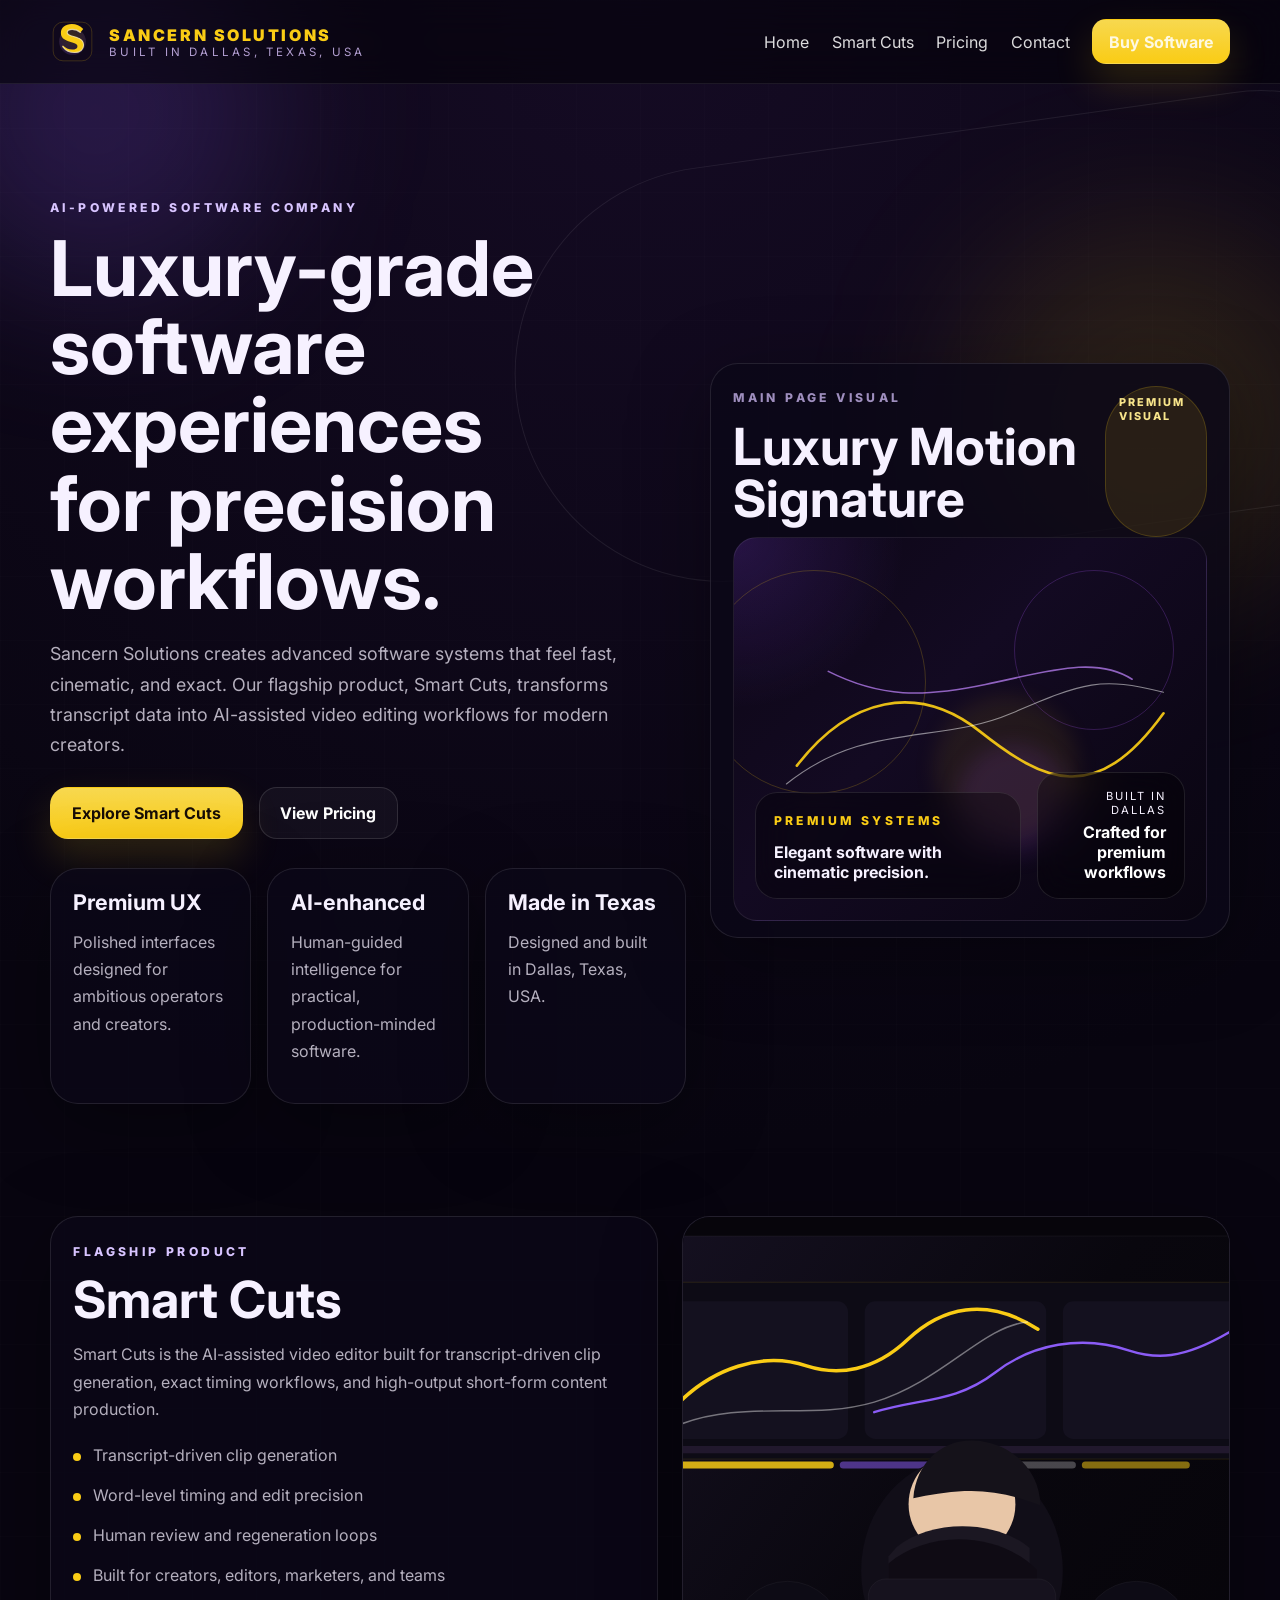
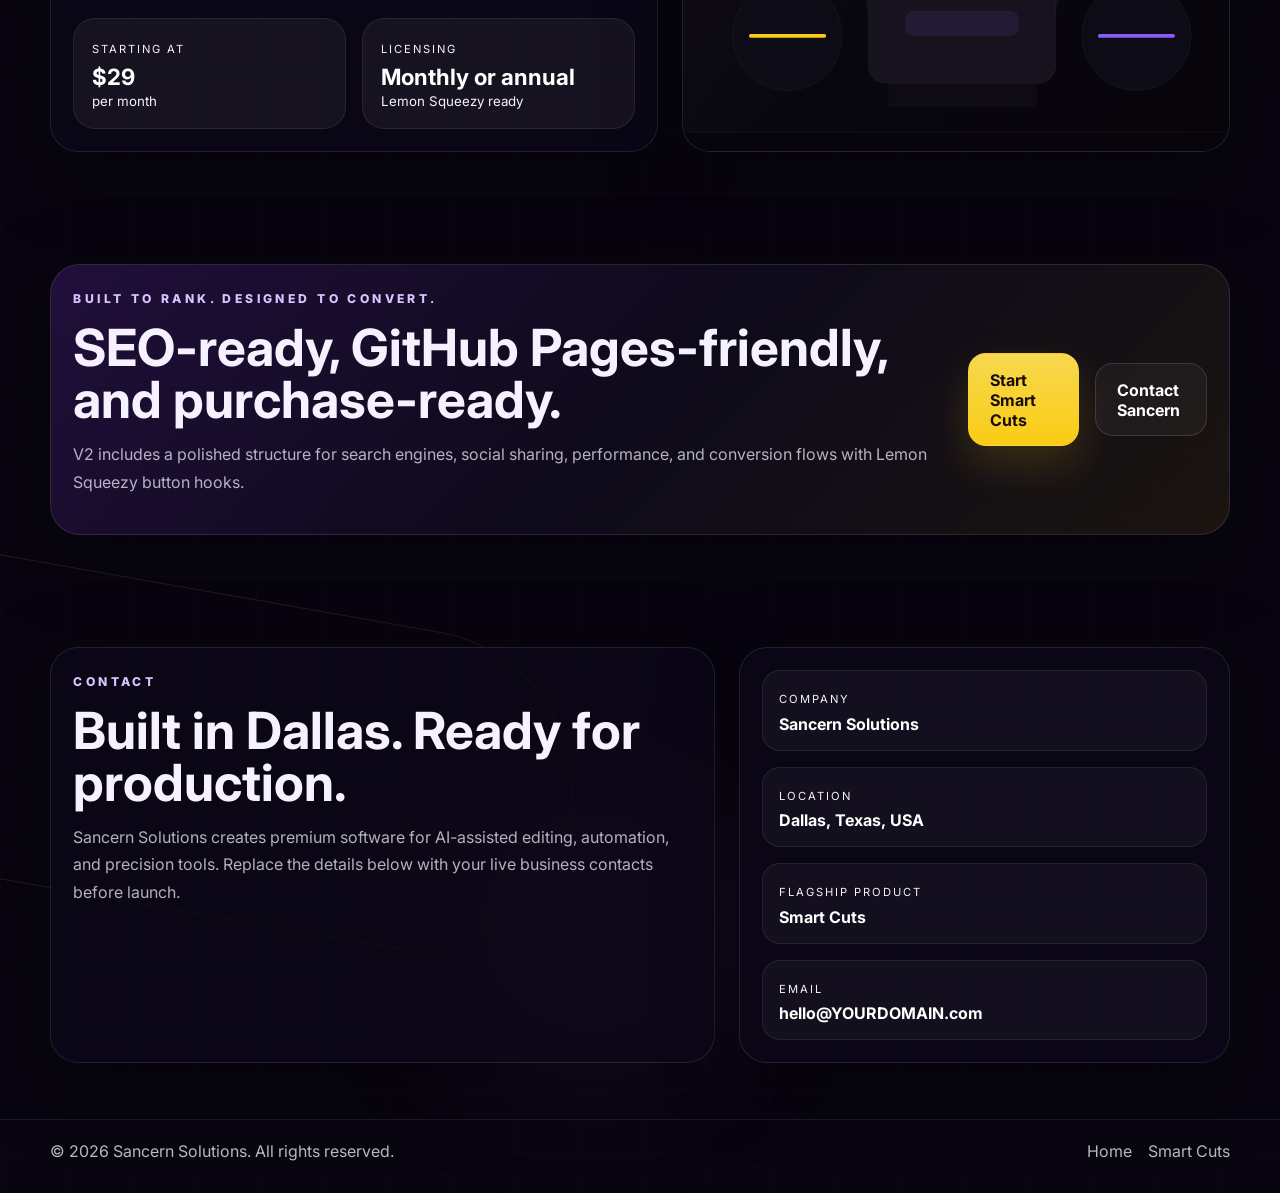
==== index.html @ 8f371a1b "Add files via upload" ====
<!DOCTYPE html>
<html lang="en">
<head>
  <meta charset="UTF-8" />
  <meta name="viewport" content="width=device-width, initial-scale=1.0" />
  <title>Sancern Solutions | AI Software Built in Dallas, Texas, USA</title>
  <meta name="description" content="Sancern Solutions builds premium AI-powered software in Dallas, Texas, USA. Explore Smart Cuts, the transcript-driven AI video editor for precision short-form content creation." />
  <meta name="keywords" content="Sancern Solutions, Smart Cuts, AI video editor, transcript based video editing, software company Dallas Texas, Lemon Squeezy software licensing" />
  <meta name="author" content="Sancern Solutions" />
  <meta name="theme-color" content="#12091f" />
  <meta property="og:title" content="Sancern Solutions | AI Software Built in Dallas, Texas, USA" />
  <meta property="og:description" content="Premium AI-powered software systems with a flagship product: Smart Cuts, the transcript-driven AI video editor." />
  <meta property="og:type" content="website" />
  <meta property="og:image" content="assets/og-cover.svg" />
  <meta property="og:url" content="https://YOUR-GITHUB-PAGES-URL/" />
  <meta name="twitter:card" content="summary_large_image" />
  <meta name="twitter:title" content="Sancern Solutions" />
  <meta name="twitter:description" content="Premium AI-powered software systems built in Dallas, Texas, USA." />
  <meta name="twitter:image" content="assets/og-cover.svg" />
  <link rel="canonical" href="https://YOUR-GITHUB-PAGES-URL/" />
  <link rel="icon" type="image/svg+xml" href="assets/favicon.svg" />
  <link rel="manifest" href="site.webmanifest" />
  <link rel="preconnect" href="https://fonts.googleapis.com" />
  <link rel="preconnect" href="https://fonts.gstatic.com" crossorigin />
  <link href="https://fonts.googleapis.com/css2?family=Inter:wght@400;500;600;700;800;900&display=swap" rel="stylesheet" />
  <link rel="stylesheet" href="styles.css" />
  <script type="application/ld+json">
  {
    "@context": "https://schema.org",
    "@type": "Organization",
    "name": "Sancern Solutions",
    "url": "https://YOUR-GITHUB-PAGES-URL/",
    "logo": "https://YOUR-GITHUB-PAGES-URL/assets/logo-mark.svg",
    "description": "Sancern Solutions builds premium AI-powered software in Dallas, Texas, USA.",
    "address": {
      "@type": "PostalAddress",
      "addressLocality": "Dallas",
      "addressRegion": "TX",
      "addressCountry": "US"
    },
    "sameAs": []
  }
  </script>
</head>
<body>
  <div class="site-shell">
    <div class="background-layers" aria-hidden="true">
      <div class="glow glow-a"></div>
      <div class="glow glow-b"></div>
      <div class="glow glow-c"></div>
      <div class="grid-overlay"></div>
      <div class="arc arc-a"></div>
      <div class="arc arc-b"></div>
    </div>

    <header class="site-header">
      <div class="container nav-wrap">
        <a href="index.html" class="brand" aria-label="Sancern Solutions home">
          <img src="assets/logo-mark.svg" alt="Sancern Solutions logo" class="brand-mark" />
          <div>
            <div class="brand-name">Sancern Solutions</div>
            <div class="brand-subtitle">Built in Dallas, Texas, USA</div>
          </div>
        </a>

        <button class="nav-toggle" aria-expanded="false" aria-controls="primary-nav">
          <span></span><span></span><span></span>
        </button>

        <nav id="primary-nav" class="primary-nav">
          <a href="index.html">Home</a>
          <a href="smart-cuts.html">Smart Cuts</a>
          <a href="smart-cuts.html#pricing">Pricing</a>
          <a href="#contact">Contact</a>
          <a href="smart-cuts.html#buy" class="button button-small button-gold">Buy Software</a>
        </nav>
      </div>
    </header>

    <main>
      <section class="hero section">
        <div class="container hero-grid">
          <div>
            <div class="eyebrow">AI-powered software company</div>
            <h1>Luxury-grade software experiences for precision workflows.</h1>
            <p class="lead">Sancern Solutions creates advanced software systems that feel fast, cinematic, and exact. Our flagship product, Smart Cuts, transforms transcript data into AI-assisted video editing workflows for modern creators.</p>
            <div class="button-row">
              <a href="smart-cuts.html" class="button button-gold">Explore Smart Cuts</a>
              <a href="smart-cuts.html#pricing" class="button button-secondary">View Pricing</a>
            </div>
            <div class="mini-grid">
              <article class="mini-card">
                <h3>Premium UX</h3>
                <p>Polished interfaces designed for ambitious operators and creators.</p>
              </article>
              <article class="mini-card">
                <h3>AI-enhanced</h3>
                <p>Human-guided intelligence for practical, production-minded software.</p>
              </article>
              <article class="mini-card">
                <h3>Made in Texas</h3>
                <p>Designed and built in Dallas, Texas, USA.</p>
              </article>
            </div>
          </div>

          <aside class="hero-panel premium-panel">
            <div class="panel-head">
              <div>
                <div class="eyebrow eyebrow-soft">Main page visual</div>
                <h2>Luxury Motion Signature</h2>
              </div>
              <div class="pill">Premium visual</div>
            </div>
            <div class="luxury-art" aria-hidden="true">
              <div class="ring ring-a"></div>
              <div class="ring ring-b"></div>
              <div class="spark spark-a"></div>
              <div class="spark spark-b"></div>
              <svg viewBox="0 0 900 360" class="art-lines" fill="none">
                <path d="M120 250 C220 120, 350 90, 470 185 S690 330, 820 150" />
                <path d="M100 285 C250 165, 390 210, 530 150 S700 80, 820 110" class="line-light" />
                <path d="M180 70 C280 120, 360 120, 480 95 S690 40, 760 85" class="line-purple" />
              </svg>
              <div class="art-caption">
                <div>
                  <div class="eyebrow eyebrow-gold">Premium systems</div>
                  <strong>Elegant software with cinematic precision.</strong>
                </div>
                <div class="caption-card">
                  <span>Built in Dallas</span>
                  <strong>Crafted for premium workflows</strong>
                </div>
              </div>
            </div>
          </aside>
        </div>
      </section>

      <section class="section">
        <div class="container section-grid split-hero">
          <div class="content-card">
            <div class="eyebrow">Flagship product</div>
            <h2>Smart Cuts</h2>
            <p>Smart Cuts is the AI-assisted video editor built for transcript-driven clip generation, exact timing workflows, and high-output short-form content production.</p>
            <ul class="feature-list">
              <li>Transcript-driven clip generation</li>
              <li>Word-level timing and edit precision</li>
              <li>Human review and regeneration loops</li>
              <li>Built for creators, editors, marketers, and teams</li>
            </ul>
            <div class="stats-row">
              <div class="stat-card">
                <span>Starting at</span>
                <strong>$29</strong>
                <small>per month</small>
              </div>
              <div class="stat-card">
                <span>Licensing</span>
                <strong>Monthly or annual</strong>
                <small>Lemon Squeezy ready</small>
              </div>
            </div>
          </div>

          <div class="content-card image-card image-card-home">
            <img src="assets/editor-hardcore.svg" alt="Illustration of a focused editor working across premium timeline screens" />
          </div>
        </div>
      </section>

      <section class="section">
        <div class="container cta-panel">
          <div>
            <div class="eyebrow">Built to rank. Designed to convert.</div>
            <h2>SEO-ready, GitHub Pages-friendly, and purchase-ready.</h2>
            <p>V2 includes a polished structure for search engines, social sharing, performance, and conversion flows with Lemon Squeezy button hooks.</p>
          </div>
          <div class="cta-actions">
            <a href="smart-cuts.html#buy" class="button button-gold">Start Smart Cuts</a>
            <a href="#contact" class="button button-secondary">Contact Sancern</a>
          </div>
        </div>
      </section>

      <section id="contact" class="section contact-section">
        <div class="container contact-grid">
          <div class="content-card">
            <div class="eyebrow">Contact</div>
            <h2>Built in Dallas. Ready for production.</h2>
            <p>Sancern Solutions creates premium software for AI-assisted editing, automation, and precision tools. Replace the details below with your live business contacts before launch.</p>
          </div>
          <div class="content-card company-card">
            <div><span>Company</span><strong>Sancern Solutions</strong></div>
            <div><span>Location</span><strong>Dallas, Texas, USA</strong></div>
            <div><span>Flagship product</span><strong>Smart Cuts</strong></div>
            <div><span>Email</span><strong>hello@YOURDOMAIN.com</strong></div>
          </div>
        </div>
      </section>
    </main>

    <footer class="site-footer">
      <div class="container footer-wrap">
        <div>© <span id="year"></span> Sancern Solutions. All rights reserved.</div>
        <div class="footer-links">
          <a href="index.html">Home</a>
          <a href="smart-cuts.html">Smart Cuts</a>
        </div>
      </div>
    </footer>
  </div>

  <script defer src="https://app.lemonsqueezy.com/js/lemon.js"></script>
  <script defer src="app.js"></script>
</body>
</html>
---- styles.css ----
:root {
  --bg: #080510;
  --bg-soft: rgba(255,255,255,0.05);
  --bg-card: rgba(12, 8, 24, 0.82);
  --line: rgba(255,255,255,0.1);
  --line-strong: rgba(250, 204, 21, 0.18);
  --text: #f6f1ff;
  --muted: rgba(246, 241, 255, 0.72);
  --purple: #8b5cf6;
  --purple-deep: #2f154f;
  --gold: #facc15;
  --gold-soft: rgba(250, 204, 21, 0.1);
  --shadow: 0 20px 80px rgba(0,0,0,0.35);
  --radius: 28px;
  --radius-small: 18px;
  --container: 1180px;
}

* { box-sizing: border-box; }
html { scroll-behavior: smooth; }
body {
  margin: 0;
  font-family: 'Inter', system-ui, sans-serif;
  color: var(--text);
  background: radial-gradient(circle at top, #150b24, #080510 40%);
}
img { max-width: 100%; display: block; }
a { color: inherit; text-decoration: none; }
button { font: inherit; }

.site-shell {
  position: relative;
  min-height: 100vh;
  overflow: hidden;
}

.container {
  width: min(var(--container), calc(100% - 2rem));
  margin: 0 auto;
}

.section { position: relative; padding: 3.5rem 0; }
.hero { padding-top: 7rem; }

.background-layers {
  position: absolute;
  inset: 0;
  pointer-events: none;
}

.glow {
  position: absolute;
  border-radius: 999px;
  filter: blur(80px);
}
.glow-a { top: -4rem; left: -5rem; width: 22rem; height: 22rem; background: rgba(139, 92, 246, 0.20); }
.glow-b { top: 14rem; right: -4rem; width: 24rem; height: 24rem; background: rgba(250, 204, 21, 0.12); }
.glow-c { bottom: 8rem; left: 35%; width: 18rem; height: 18rem; background: rgba(217, 70, 239, 0.12); }
.grid-overlay {
  position: absolute;
  inset: 0;
  opacity: 0.22;
  background-image:
    linear-gradient(rgba(255,255,255,0.05) 1px, transparent 1px),
    linear-gradient(90deg, rgba(255,255,255,0.05) 1px, transparent 1px);
  background-size: 64px 64px;
}
.arc {
  position: absolute;
  border: 1px solid rgba(255,255,255,0.08);
  border-radius: 999px;
}
.arc-a { width: 60rem; height: 26rem; right: -12rem; top: 8rem; transform: rotate(-8deg); }
.arc-b { width: 52rem; height: 20rem; left: -16rem; bottom: 18rem; transform: rotate(10deg); border-color: rgba(250,204,21,0.12); }

.site-header {
  position: sticky;
  top: 0;
  z-index: 20;
  backdrop-filter: blur(18px);
  background: rgba(5, 3, 10, 0.58);
  border-bottom: 1px solid rgba(255,255,255,0.08);
}
.nav-wrap {
  display: flex;
  align-items: center;
  justify-content: space-between;
  min-height: 5.2rem;
  gap: 1rem;
}
.brand {
  display: flex;
  align-items: center;
  gap: 0.9rem;
}
.brand-mark {
  width: 2.8rem;
  height: 2.8rem;
}
.brand-name {
  text-transform: uppercase;
  letter-spacing: 0.16em;
  font-weight: 900;
  color: var(--gold);
}
.brand-subtitle {
  font-size: 0.72rem;
  text-transform: uppercase;
  letter-spacing: 0.28em;
  color: rgba(220, 196, 255, 0.8);
}

.primary-nav {
  display: flex;
  align-items: center;
  gap: 1.4rem;
}
.primary-nav a {
  color: rgba(255,255,255,0.86);
  transition: color 0.2s ease;
}
.primary-nav a:hover,
.primary-nav a.active {
  color: var(--gold);
}

.nav-toggle {
  display: none;
  width: 3rem;
  height: 3rem;
  border: 1px solid var(--line);
  border-radius: 14px;
  background: rgba(255,255,255,0.04);
  flex-direction: column;
  justify-content: center;
  gap: 0.3rem;
}
.nav-toggle span {
  width: 1.2rem;
  height: 2px;
  margin: 0 auto;
  background: white;
}

.hero-grid,
.product-hero-grid,
.contact-grid,
.section-grid {
  display: grid;
  gap: 1.5rem;
}
.hero-grid,
.product-hero-grid { grid-template-columns: 1.1fr 0.9fr; align-items: center; }
.section-grid.split-hero { grid-template-columns: 1fr 0.9fr; }
.contact-grid { grid-template-columns: 1.15fr 0.85fr; }
.card-grid-three,
.pricing-grid { display: grid; gap: 1.5rem; }
.card-grid-three { grid-template-columns: repeat(3, 1fr); }
.pricing-grid { grid-template-columns: repeat(3, 1fr); }
.feature-grid-two { display: grid; gap: 1.5rem; }

.eyebrow {
  display: inline-block;
  margin-bottom: 0.9rem;
  text-transform: uppercase;
  letter-spacing: 0.28em;
  font-size: 0.76rem;
  font-weight: 800;
  color: #d8c4ff;
}
.eyebrow-soft { color: rgba(216, 196, 255, 0.72); }
.eyebrow-gold { color: var(--gold); }

h1, h2, h3 {
  margin: 0 0 0.8rem;
  line-height: 1.02;
}
h1 { font-size: clamp(2.8rem, 6vw, 5.4rem); max-width: 10.5ch; }
h2 { font-size: clamp(2rem, 4vw, 3.2rem); }
h3 { font-size: 1.35rem; }
.lead,
p,
li { color: var(--muted); line-height: 1.7; }
.lead { font-size: 1.12rem; max-width: 62ch; }

.button-row,
.cta-actions,
.footer-wrap,
.stats-row,
.panel-head,
.art-caption {
  display: flex;
  gap: 1rem;
}
.button-row { flex-wrap: wrap; margin-top: 1.6rem; }
.cta-actions { align-items: center; }
.stacked-actions { flex-direction: column; align-items: stretch; }

.button {
  display: inline-flex;
  align-items: center;
  justify-content: center;
  border-radius: 18px;
  padding: 0.95rem 1.3rem;
  font-weight: 700;
  border: 1px solid transparent;
  transition: transform 0.2s ease, background 0.2s ease, border-color 0.2s ease;
}
.button:hover { transform: translateY(-1px); }
.button-small { padding: 0.7rem 1rem; border-radius: 14px; }
.button-gold {
  color: #170d06;
  background: linear-gradient(180deg, #f7d84f, var(--gold));
  box-shadow: 0 18px 40px rgba(250, 204, 21, 0.16);
}
.button-secondary {
  color: white;
  background: rgba(255,255,255,0.04);
  border-color: rgba(255,255,255,0.12);
}

.mini-grid,
.stats-row { margin-top: 1.8rem; }
.mini-grid { display: grid; gap: 1rem; grid-template-columns: repeat(3, 1fr); }
.mini-card,
.content-card,
.hero-panel,
.pricing-card,
.cta-panel {
  border: 1px solid var(--line);
  background: var(--bg-card);
  box-shadow: var(--shadow);
}
.mini-card,
.content-card,
.hero-panel,
.pricing-card { border-radius: var(--radius); }
.mini-card,
.content-card,
.hero-panel,
.pricing-card,
.cta-panel { padding: 1.4rem; }
.cta-panel {
  border-radius: 30px;
  display: flex;
  justify-content: space-between;
  align-items: center;
  gap: 1.5rem;
  background: linear-gradient(135deg, rgba(54, 24, 95, 0.55), rgba(15, 11, 28, 0.92), rgba(250,204,21,0.08));
}

.feature-list {
  list-style: none;
  padding: 0;
  margin: 1.2rem 0 0;
  display: grid;
  gap: 0.8rem;
}
.feature-list li {
  position: relative;
  padding-left: 1.25rem;
}
.feature-list li::before {
  content: '';
  position: absolute;
  left: 0;
  top: 0.7rem;
  width: 0.5rem;
  height: 0.5rem;
  border-radius: 999px;
  background: var(--gold);
}
.feature-list.compact { gap: 0.6rem; }

.premium-panel { padding-bottom: 1rem; }
.pill {
  padding: 0.5rem 0.8rem;
  border-radius: 999px;
  border: 1px solid var(--line-strong);
  background: var(--gold-soft);
  color: #f8e58b;
  text-transform: uppercase;
  letter-spacing: 0.18em;
  font-size: 0.68rem;
  font-weight: 800;
}
.luxury-art {
  position: relative;
  min-height: 24rem;
  border-radius: 24px;
  overflow: hidden;
  border: 1px solid rgba(255,255,255,0.08);
  background:
    radial-gradient(circle at top left, rgba(121, 59, 217, 0.24), transparent 28%),
    linear-gradient(135deg, #0d0716 0%, #130a22 42%, #090510 100%);
}
.ring {
  position: absolute;
  border-radius: 999px;
  border: 1px solid rgba(250,204,21,0.2);
}
.ring-a { width: 14rem; height: 14rem; top: 2rem; left: -2rem; }
.ring-b { width: 10rem; height: 10rem; right: 2rem; top: 2rem; border-color: rgba(168,85,247,0.24); }
.spark {
  position: absolute;
  border-radius: 999px;
  filter: blur(10px);
}
.spark-a { width: 9rem; height: 9rem; right: 8rem; bottom: 5rem; background: rgba(250,204,21,0.08); }
.spark-b { width: 7rem; height: 7rem; left: 14rem; bottom: 4rem; background: rgba(168,85,247,0.12); }
.art-lines {
  position: absolute;
  inset: 0;
  width: 100%;
  height: 100%;
}
.art-lines path:first-child {
  stroke: rgba(250,204,21,0.92);
  stroke-width: 5;
  stroke-linecap: round;
}
.art-lines .line-light {
  stroke: rgba(255,255,255,0.5);
  stroke-width: 2;
  stroke-linecap: round;
}
.art-lines .line-purple {
  stroke: rgba(192,132,252,0.72);
  stroke-width: 3;
  stroke-linecap: round;
}
.art-caption {
  position: absolute;
  inset-inline: 1.3rem;
  bottom: 1.3rem;
  justify-content: space-between;
  align-items: end;
}
.art-caption > div,
.caption-card {
  padding: 1rem 1.1rem;
  border-radius: 22px;
  border: 1px solid rgba(255,255,255,0.1);
  background: rgba(0,0,0,0.34);
  backdrop-filter: blur(18px);
}
.caption-card {
  text-align: right;
  display: grid;
  gap: 0.3rem;
}
.caption-card span,
.stat-card span,
.company-card span,
.plan-badge {
  text-transform: uppercase;
  letter-spacing: 0.18em;
  font-size: 0.7rem;
}
.caption-card strong,
.stat-card strong,
.company-card strong { color: white; }

.image-card-home img,
.media-photo img { width: 100%; height: 100%; object-fit: cover; }
.image-card-home {
  padding: 0;
  overflow: hidden;
  min-height: 24rem;
  display: flex;
  align-items: stretch;
}
.stats-row {
  display: grid;
  grid-template-columns: repeat(2, 1fr);
  gap: 1rem;
}
.stat-card {
  border-radius: 22px;
  padding: 1.1rem;
  background: rgba(255,255,255,0.05);
  border: 1px solid rgba(255,255,255,0.08);
}
.stat-card strong {
  display: block;
  margin-top: 0.4rem;
  font-size: 1.4rem;
}

.media-feature {
  display: grid;
  grid-template-columns: 0.95fr 1.05fr;
  gap: 1.5rem;
  align-items: stretch;
  border-radius: var(--radius);
}
.media-feature.reverse { grid-template-columns: 1.05fr 0.95fr; }
.media-copy,
.media-photo {
  border-radius: var(--radius);
  border: 1px solid var(--line);
  background: var(--bg-card);
  box-shadow: var(--shadow);
  overflow: hidden;
}
.media-copy { padding: 1.6rem; }
.media-photo { min-height: 26rem; }
.media-photo-lifestyle { background: linear-gradient(135deg, #201132, #0b0714); }
.media-photo-hardcore { background: linear-gradient(135deg, #120d1d, #07050c); }

.section-heading { max-width: 44rem; margin-bottom: 1.5rem; }
.pricing-card {
  position: relative;
  display: flex;
  flex-direction: column;
  gap: 1rem;
}
.pricing-card.featured {
  border-color: rgba(250,204,21,0.35);
  background: linear-gradient(180deg, rgba(250,204,21,0.1), rgba(18,10,34,0.92));
}
.plan-badge {
  position: absolute;
  top: 1rem;
  right: 1rem;
  padding: 0.45rem 0.7rem;
  border-radius: 999px;
  background: var(--gold);
  color: #170d06;
  font-weight: 900;
}
.plan-name { font-size: 1.5rem; font-weight: 900; }
.plan-price {
  font-size: 3rem;
  font-weight: 900;
  color: var(--gold);
}
.plan-price span {
  font-size: 1rem;
  color: rgba(255,255,255,0.65);
  margin-left: 0.3rem;
}

.company-card {
  display: grid;
  gap: 1rem;
}
.company-card div {
  padding: 1rem;
  border-radius: 18px;
  background: rgba(255,255,255,0.04);
  border: 1px solid rgba(255,255,255,0.08);
}
.company-card strong { display: block; margin-top: 0.4rem; }

.site-footer {
  padding: 1.3rem 0 2rem;
  border-top: 1px solid rgba(255,255,255,0.08);
}
.footer-wrap {
  justify-content: space-between;
  align-items: center;
  color: rgba(255,255,255,0.72);
}
.footer-links { display: flex; gap: 1rem; }

@media (max-width: 980px) {
  .hero-grid,
  .product-hero-grid,
  .section-grid.split-hero,
  .contact-grid,
  .media-feature,
  .media-feature.reverse,
  .card-grid-three,
  .pricing-grid,
  .mini-grid {
    grid-template-columns: 1fr;
  }

  .primary-nav {
    position: absolute;
    top: calc(100% + 0.7rem);
    right: 1rem;
    left: 1rem;
    padding: 1rem;
    border-radius: 20px;
    border: 1px solid var(--line);
    background: rgba(10, 7, 18, 0.96);
    display: none;
    flex-direction: column;
    align-items: stretch;
  }
  .primary-nav.is-open { display: flex; }
  .nav-toggle { display: flex; }
  .cta-panel,
  .footer-wrap,
  .art-caption { flex-direction: column; align-items: flex-start; }
}

@media (max-width: 720px) {
  .hero { padding-top: 6rem; }
  .section { padding: 2.6rem 0; }
  .container { width: min(var(--container), calc(100% - 1.1rem)); }
  .stats-row { grid-template-columns: 1fr; }
  .luxury-art { min-height: 20rem; }
  .media-photo { min-height: 19rem; }
}
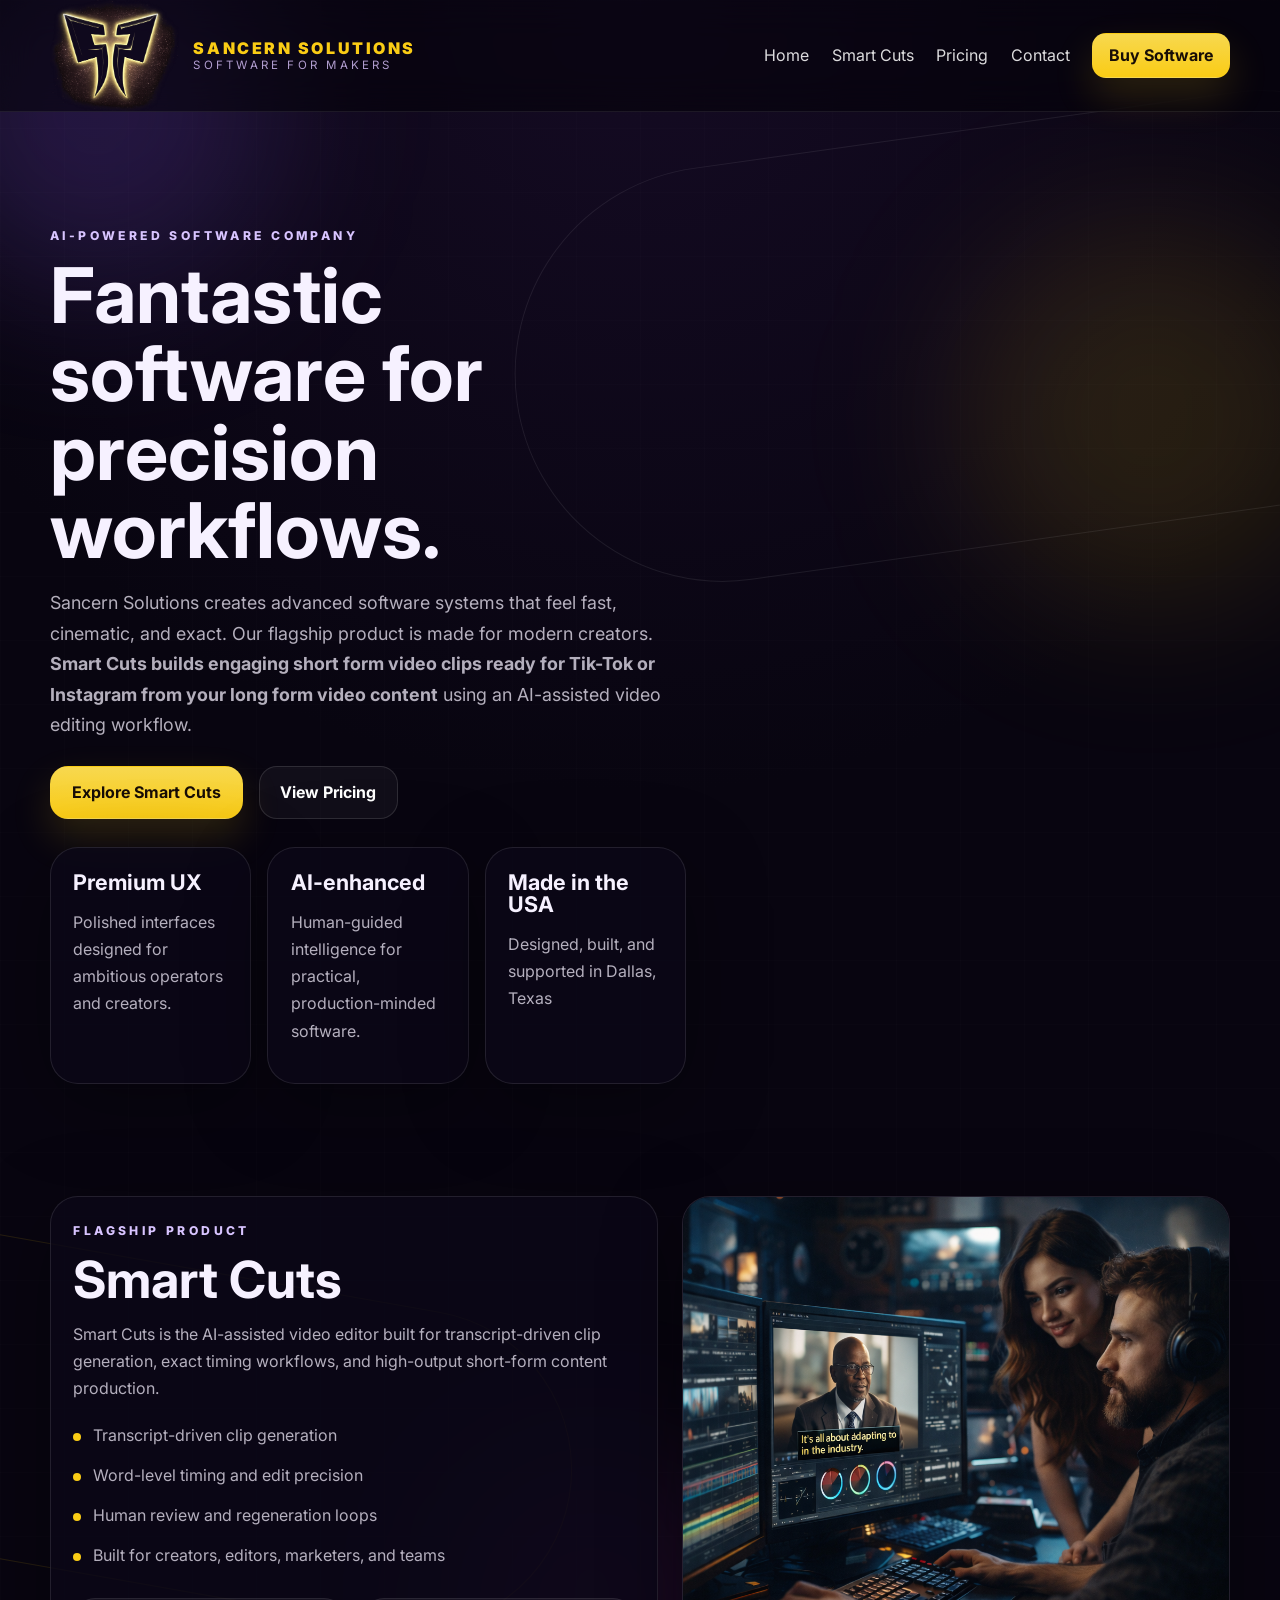
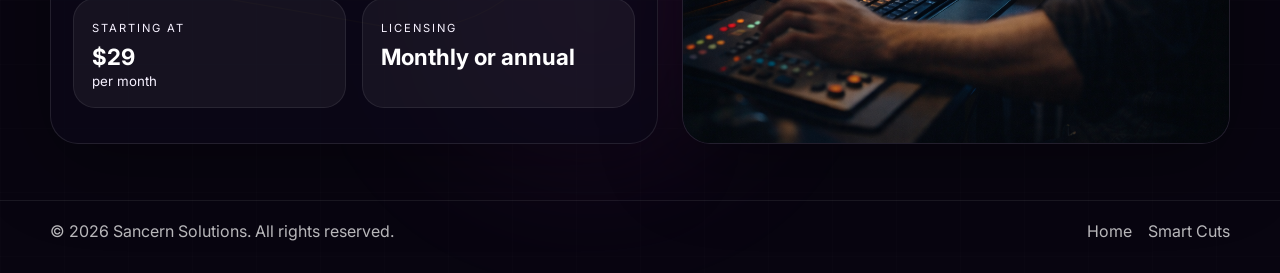
==== commit 85e09c77: "Add files via upload" ====
--- a/index.html
+++ b/index.html
@@ -1,217 +1,223 @@
-<!DOCTYPE html>
-<html lang="en">
-<head>
-  <meta charset="UTF-8" />
-  <meta name="viewport" content="width=device-width, initial-scale=1.0" />
-  <title>Sancern Solutions | AI Software Built in Dallas, Texas, USA</title>
-  <meta name="description" content="Sancern Solutions builds premium AI-powered software in Dallas, Texas, USA. Explore Smart Cuts, the transcript-driven AI video editor for precision short-form content creation." />
-  <meta name="keywords" content="Sancern Solutions, Smart Cuts, AI video editor, transcript based video editing, software company Dallas Texas, Lemon Squeezy software licensing" />
-  <meta name="author" content="Sancern Solutions" />
-  <meta name="theme-color" content="#12091f" />
-  <meta property="og:title" content="Sancern Solutions | AI Software Built in Dallas, Texas, USA" />
-  <meta property="og:description" content="Premium AI-powered software systems with a flagship product: Smart Cuts, the transcript-driven AI video editor." />
-  <meta property="og:type" content="website" />
-  <meta property="og:image" content="assets/og-cover.svg" />
-  <meta property="og:url" content="https://YOUR-GITHUB-PAGES-URL/" />
-  <meta name="twitter:card" content="summary_large_image" />
-  <meta name="twitter:title" content="Sancern Solutions" />
-  <meta name="twitter:description" content="Premium AI-powered software systems built in Dallas, Texas, USA." />
-  <meta name="twitter:image" content="assets/og-cover.svg" />
-  <link rel="canonical" href="https://YOUR-GITHUB-PAGES-URL/" />
-  <link rel="icon" type="image/svg+xml" href="assets/favicon.svg" />
-  <link rel="manifest" href="site.webmanifest" />
-  <link rel="preconnect" href="https://fonts.googleapis.com" />
-  <link rel="preconnect" href="https://fonts.gstatic.com" crossorigin />
-  <link href="https://fonts.googleapis.com/css2?family=Inter:wght@400;500;600;700;800;900&display=swap" rel="stylesheet" />
-  <link rel="stylesheet" href="styles.css" />
-  <script type="application/ld+json">
-  {
-    "@context": "https://schema.org",
-    "@type": "Organization",
-    "name": "Sancern Solutions",
-    "url": "https://YOUR-GITHUB-PAGES-URL/",
-    "logo": "https://YOUR-GITHUB-PAGES-URL/assets/logo-mark.svg",
-    "description": "Sancern Solutions builds premium AI-powered software in Dallas, Texas, USA.",
-    "address": {
-      "@type": "PostalAddress",
-      "addressLocality": "Dallas",
-      "addressRegion": "TX",
-      "addressCountry": "US"
-    },
-    "sameAs": []
-  }
-  </script>
-</head>
-<body>
-  <div class="site-shell">
-    <div class="background-layers" aria-hidden="true">
-      <div class="glow glow-a"></div>
-      <div class="glow glow-b"></div>
-      <div class="glow glow-c"></div>
-      <div class="grid-overlay"></div>
-      <div class="arc arc-a"></div>
-      <div class="arc arc-b"></div>
-    </div>
-
-    <header class="site-header">
-      <div class="container nav-wrap">
-        <a href="index.html" class="brand" aria-label="Sancern Solutions home">
-          <img src="assets/logo-mark.svg" alt="Sancern Solutions logo" class="brand-mark" />
-          <div>
-            <div class="brand-name">Sancern Solutions</div>
-            <div class="brand-subtitle">Built in Dallas, Texas, USA</div>
-          </div>
-        </a>
-
-        <button class="nav-toggle" aria-expanded="false" aria-controls="primary-nav">
-          <span></span><span></span><span></span>
-        </button>
-
-        <nav id="primary-nav" class="primary-nav">
-          <a href="index.html">Home</a>
-          <a href="smart-cuts.html">Smart Cuts</a>
-          <a href="smart-cuts.html#pricing">Pricing</a>
-          <a href="#contact">Contact</a>
-          <a href="smart-cuts.html#buy" class="button button-small button-gold">Buy Software</a>
-        </nav>
-      </div>
-    </header>
-
-    <main>
-      <section class="hero section">
-        <div class="container hero-grid">
-          <div>
-            <div class="eyebrow">AI-powered software company</div>
-            <h1>Luxury-grade software experiences for precision workflows.</h1>
-            <p class="lead">Sancern Solutions creates advanced software systems that feel fast, cinematic, and exact. Our flagship product, Smart Cuts, transforms transcript data into AI-assisted video editing workflows for modern creators.</p>
-            <div class="button-row">
-              <a href="smart-cuts.html" class="button button-gold">Explore Smart Cuts</a>
-              <a href="smart-cuts.html#pricing" class="button button-secondary">View Pricing</a>
-            </div>
-            <div class="mini-grid">
-              <article class="mini-card">
-                <h3>Premium UX</h3>
-                <p>Polished interfaces designed for ambitious operators and creators.</p>
-              </article>
-              <article class="mini-card">
-                <h3>AI-enhanced</h3>
-                <p>Human-guided intelligence for practical, production-minded software.</p>
-              </article>
-              <article class="mini-card">
-                <h3>Made in Texas</h3>
-                <p>Designed and built in Dallas, Texas, USA.</p>
-              </article>
-            </div>
-          </div>
-
-          <aside class="hero-panel premium-panel">
-            <div class="panel-head">
-              <div>
-                <div class="eyebrow eyebrow-soft">Main page visual</div>
-                <h2>Luxury Motion Signature</h2>
-              </div>
-              <div class="pill">Premium visual</div>
-            </div>
-            <div class="luxury-art" aria-hidden="true">
-              <div class="ring ring-a"></div>
-              <div class="ring ring-b"></div>
-              <div class="spark spark-a"></div>
-              <div class="spark spark-b"></div>
-              <svg viewBox="0 0 900 360" class="art-lines" fill="none">
-                <path d="M120 250 C220 120, 350 90, 470 185 S690 330, 820 150" />
-                <path d="M100 285 C250 165, 390 210, 530 150 S700 80, 820 110" class="line-light" />
-                <path d="M180 70 C280 120, 360 120, 480 95 S690 40, 760 85" class="line-purple" />
-              </svg>
-              <div class="art-caption">
-                <div>
-                  <div class="eyebrow eyebrow-gold">Premium systems</div>
-                  <strong>Elegant software with cinematic precision.</strong>
-                </div>
-                <div class="caption-card">
-                  <span>Built in Dallas</span>
-                  <strong>Crafted for premium workflows</strong>
-                </div>
-              </div>
-            </div>
-          </aside>
-        </div>
-      </section>
-
-      <section class="section">
-        <div class="container section-grid split-hero">
-          <div class="content-card">
-            <div class="eyebrow">Flagship product</div>
-            <h2>Smart Cuts</h2>
-            <p>Smart Cuts is the AI-assisted video editor built for transcript-driven clip generation, exact timing workflows, and high-output short-form content production.</p>
-            <ul class="feature-list">
-              <li>Transcript-driven clip generation</li>
-              <li>Word-level timing and edit precision</li>
-              <li>Human review and regeneration loops</li>
-              <li>Built for creators, editors, marketers, and teams</li>
-            </ul>
-            <div class="stats-row">
-              <div class="stat-card">
-                <span>Starting at</span>
-                <strong>$29</strong>
-                <small>per month</small>
-              </div>
-              <div class="stat-card">
-                <span>Licensing</span>
-                <strong>Monthly or annual</strong>
-                <small>Lemon Squeezy ready</small>
-              </div>
-            </div>
-          </div>
-
-          <div class="content-card image-card image-card-home">
-            <img src="assets/editor-hardcore.svg" alt="Illustration of a focused editor working across premium timeline screens" />
-          </div>
-        </div>
-      </section>
-
-      <section class="section">
-        <div class="container cta-panel">
-          <div>
-            <div class="eyebrow">Built to rank. Designed to convert.</div>
-            <h2>SEO-ready, GitHub Pages-friendly, and purchase-ready.</h2>
-            <p>V2 includes a polished structure for search engines, social sharing, performance, and conversion flows with Lemon Squeezy button hooks.</p>
-          </div>
-          <div class="cta-actions">
-            <a href="smart-cuts.html#buy" class="button button-gold">Start Smart Cuts</a>
-            <a href="#contact" class="button button-secondary">Contact Sancern</a>
-          </div>
-        </div>
-      </section>
-
-      <section id="contact" class="section contact-section">
-        <div class="container contact-grid">
-          <div class="content-card">
-            <div class="eyebrow">Contact</div>
-            <h2>Built in Dallas. Ready for production.</h2>
-            <p>Sancern Solutions creates premium software for AI-assisted editing, automation, and precision tools. Replace the details below with your live business contacts before launch.</p>
-          </div>
-          <div class="content-card company-card">
-            <div><span>Company</span><strong>Sancern Solutions</strong></div>
-            <div><span>Location</span><strong>Dallas, Texas, USA</strong></div>
-            <div><span>Flagship product</span><strong>Smart Cuts</strong></div>
-            <div><span>Email</span><strong>hello@YOURDOMAIN.com</strong></div>
-          </div>
-        </div>
-      </section>
-    </main>
-
-    <footer class="site-footer">
-      <div class="container footer-wrap">
-        <div>© <span id="year"></span> Sancern Solutions. All rights reserved.</div>
-        <div class="footer-links">
-          <a href="index.html">Home</a>
-          <a href="smart-cuts.html">Smart Cuts</a>
-        </div>
-      </div>
-    </footer>
-  </div>
-
-  <script defer src="https://app.lemonsqueezy.com/js/lemon.js"></script>
-  <script defer src="app.js"></script>
-</body>
-</html>
+<!DOCTYPE html>
+<html lang="en">
+<head>
+  <meta charset="UTF-8" />
+  <meta name="viewport" content="width=device-width, initial-scale=1.0" />
+  <title>Sancern Solutions | AI Software Built in Dallas, Texas, USA</title>
+  <meta name="description" content="Sancern Solutions builds premium AI-powered software in Dallas, Texas, USA. Explore Smart Cuts, the transcript-driven AI video editor for precision short-form content creation." />
+  <meta name="keywords" content="Sancern Solutions, Smart Cuts, AI video editor, transcript based video editing, software company Dallas Texas" />
+  <meta name="author" content="Sancern Solutions" />
+  <meta name="theme-color" content="#12091f" />
+  <meta property="og:title" content="Sancern Solutions | AI Software Built in Dallas, Texas, USA" />
+  <meta property="og:description" content="Premium AI-powered software systems with a flagship product: Smart Cuts, the transcript-driven AI video editor." />
+  <meta property="og:type" content="website" />
+  <meta property="og:image" content="assets/og-cover.svg" />
+  <meta property="og:url" content="https://sancern.com/" />
+  <meta name="twitter:card" content="summary_large_image" />
+  <meta name="twitter:title" content="Sancern Solutions" />
+  <meta name="twitter:description" content="Premium AI-powered software systems built in Dallas, Texas, USA." />
+  <meta name="twitter:image" content="assets/og-cover.svg" />
+  <link rel="canonical" href="https://sancern.com/" />
+  <link rel="icon" type="image/svg+xml" href="assets/favicon.svg" />
+  <link rel="manifest" href="site.webmanifest" />
+  <link rel="preconnect" href="https://fonts.googleapis.com" />
+  <link rel="preconnect" href="https://fonts.gstatic.com" crossorigin />
+  <link href="https://fonts.googleapis.com/css2?family=Inter:wght@400;500;600;700;800;900&display=swap" rel="stylesheet" />
+  <link rel="stylesheet" href="styles.css" />
+  <script type="application/ld+json">
+  {
+    "@context": "https://schema.org",
+    "@type": "Organization",
+    "name": "Sancern Solutions",
+    "url": "https://sancern.com",
+    "logo": "https://sancern.com/assets/logo_SS_corner.png",
+    "description": "Sancern Solutions builds premium AI-powered software in Dallas, Texas, USA.",
+    "address": {
+      "@type": "PostalAddress",
+      "addressLocality": "Dallas",
+      "addressRegion": "TX",
+      "addressCountry": "US"
+    },
+    "sameAs": []
+  }
+  </script>
+</head>
+<body>
+  <div class="site-shell">
+    <div class="background-layers" aria-hidden="true">
+      <div class="glow glow-a"></div>
+      <div class="glow glow-b"></div>
+      <div class="glow glow-c"></div>
+      <div class="grid-overlay"></div>
+      <div class="arc arc-a"></div>
+      <div class="arc arc-b"></div>
+    </div>
+
+    <header class="site-header">
+      <div class="container nav-wrap">
+        <a href="index.html" class="brand" aria-label="Sancern Solutions home">
+          <img src="assets/logo_SS_transparent.png" alt="Sancern Solutions logo" class="brand-mark" />
+          <div>
+            <div class="brand-name">Sancern Solutions</div>
+            <div class="brand-subtitle">Software for Makers</div>
+          </div>
+        </a>
+
+        <button class="nav-toggle" aria-expanded="false" aria-controls="primary-nav">
+          <span></span><span></span><span></span>
+        </button>
+
+        <nav id="primary-nav" class="primary-nav">
+          <a href="index.html">Home</a>
+          <a href="smart-cuts.html">Smart Cuts</a>
+          <a href="smart-cuts.html#pricing">Pricing</a>
+          <a href="#contact">Contact</a>
+          <a href="smart-cuts.html#buy" class="button button-small button-gold">Buy Software</a>
+        </nav>
+      </div>
+    </header>
+
+    <main>
+      <section class="hero section">
+        <div class="container hero-grid">
+          <div>
+            <div class="eyebrow">AI-powered software company</div>
+            <h1>Fantastic software for precision workflows.</h1>
+            <p class="lead">Sancern Solutions creates advanced software systems that feel fast, cinematic, and exact. Our flagship product is made for modern creators. <b>Smart Cuts builds engaging short form video clips ready for Tik-Tok or Instagram from your long form video content</b> using an AI-assisted video editing workflow.</p>
+            <div class="button-row">
+              <a href="smart-cuts.html" class="button button-gold">Explore Smart Cuts</a>
+              <a href="smart-cuts.html#pricing" class="button button-secondary">View Pricing</a>
+            </div>
+            <div class="mini-grid">
+              <article class="mini-card">
+                <h3>Premium UX</h3>
+                <p>Polished interfaces designed for ambitious operators and creators.</p>
+              </article>
+              <article class="mini-card">
+                <h3>AI-enhanced</h3>
+                <p>Human-guided intelligence for practical, production-minded software.</p>
+              </article>
+              <article class="mini-card">
+                <h3>Made in the USA</h3>
+                <p>Designed, built, and supported in Dallas, Texas</p>
+              </article>
+            </div>
+          </div>
+
+          <!-- NOT DISPLAYING-->
+          <aside class="hero-panel premium-panel" style="display:none;">
+            <div class="panel-head">
+              <div>
+                <div class="eyebrow eyebrow-soft">Main page visual</div>
+                <h2>Luxury Motion Signature</h2>
+              </div>
+              <div class="pill">Premium visual</div>
+            </div>
+            <div class="luxury-art" aria-hidden="true">
+              <div class="ring ring-a"></div>
+              <div class="ring ring-b"></div>
+              <div class="spark spark-a"></div>
+              <div class="spark spark-b"></div>
+              <svg viewBox="0 0 900 360" class="art-lines" fill="none">
+                <path d="M120 250 C220 120, 350 90, 470 185 S690 330, 820 150" />
+                <path d="M100 285 C250 165, 390 210, 530 150 S700 80, 820 110" class="line-light" />
+                <path d="M180 70 C280 120, 360 120, 480 95 S690 40, 760 85" class="line-purple" />
+              </svg>
+              <div class="art-caption">
+                <div>
+                  <div class="eyebrow eyebrow-gold">Premium systems</div>
+                  <strong>Elegant software with cinematic precision.</strong>
+                </div>
+                <div class="caption-card">
+                  <span>Built in Texas</span>
+                  <strong>Made for the World</strong>
+                </div>
+              </div>
+            </div>
+          </aside>
+          <!-- END NOT DISPLAYING-->
+
+        </div>
+      </section>
+
+      <section class="section">
+        <div class="container section-grid split-hero">
+          <div class="content-card">
+            <div class="eyebrow">Flagship product</div>
+            <h2>Smart Cuts</h2>
+            <p>Smart Cuts is the AI-assisted video editor built for transcript-driven clip generation, exact timing workflows, and high-output short-form content production.</p>
+            <ul class="feature-list">
+              <li>Transcript-driven clip generation</li>
+              <li>Word-level timing and edit precision</li>
+              <li>Human review and regeneration loops</li>
+              <li>Built for creators, editors, marketers, and teams</li>
+            </ul>
+            <div class="stats-row">
+              <div class="stat-card">
+                <span>Starting at</span>
+                <strong>$29</strong>
+                <small>per month</small>
+              </div>
+              <div class="stat-card">
+                <span>Licensing</span>
+                <strong>Monthly or annual</strong>
+              </div>
+            </div>
+          </div>
+
+          <div class="content-card image-card image-card-home">
+            <img src="assets/video_editor.png" alt="Illustration of a focused editor working across premium timeline screens" />
+          </div>
+        </div>
+      </section>
+
+       <!--  NOT DISPLAYING-->
+      <section class="section" style="display:none;">
+        <div class="container cta-panel">
+          <div>
+            <div class="eyebrow">Built to rank. Designed to convert.</div>
+            <h2>SEO-ready, GitHub Pages-friendly, and purchase-ready.</h2>
+            <p>V2 includes a polished structure for search engines, social sharing, performance, and conversion flows with Lemon Squeezy button hooks.</p>
+          </div>
+          <div class="cta-actions">
+            <a href="smart-cuts.html#buy" class="button button-gold">Start Smart Cuts</a>
+            <a href="#contact" class="button button-secondary">Contact Sancern</a>
+          </div>
+        </div>
+      </section>
+       <!-- END NOT DISPLAYING-->
+
+       <!-- NOT DISPLAYING-->
+      <section id="contact" class="section contact-section" style="display:none;">
+        <div class="container contact-grid">
+          <div class="content-card">
+            <div class="eyebrow">Contact</div>
+            <h2>Built in Dallas. Ready for production.</h2>
+            <p>Sancern Solutions creates premium software for AI-assisted editing, automation, and precision tools.</p>
+          </div>
+          <div class="content-card company-card">
+            <div><span>Company</span><strong>Sancern Solutions</strong></div>
+            <div><span>Location</span><strong>Dallas, Texas, USA</strong></div>
+            <div><span>Flagship product</span><strong>Smart Cuts</strong></div>
+            <div><span>Email</span><strong>shawn@sancern.com</strong></div>
+          </div>
+        </div>
+      </section>
+         <!-- END NOT DISPLAYING-->
+    </main>
+
+    <footer class="site-footer">
+      <div class="container footer-wrap">
+        <div>© <span id="year"></span> Sancern Solutions. All rights reserved.</div>
+        <div class="footer-links">
+          <a href="index.html">Home</a>
+          <a href="smart-cuts.html">Smart Cuts</a>
+        </div>
+      </div>
+    </footer>
+  </div>
+
+  <script defer src="https://app.lemonsqueezy.com/js/lemon.js"></script>
+  <script defer src="app.js"></script>
+</body>
+</html>
--- a/styles.css
+++ b/styles.css
@@ -1,507 +1,511 @@
-:root {
-  --bg: #080510;
-  --bg-soft: rgba(255,255,255,0.05);
-  --bg-card: rgba(12, 8, 24, 0.82);
-  --line: rgba(255,255,255,0.1);
-  --line-strong: rgba(250, 204, 21, 0.18);
-  --text: #f6f1ff;
-  --muted: rgba(246, 241, 255, 0.72);
-  --purple: #8b5cf6;
-  --purple-deep: #2f154f;
-  --gold: #facc15;
-  --gold-soft: rgba(250, 204, 21, 0.1);
-  --shadow: 0 20px 80px rgba(0,0,0,0.35);
-  --radius: 28px;
-  --radius-small: 18px;
-  --container: 1180px;
-}
-
-* { box-sizing: border-box; }
-html { scroll-behavior: smooth; }
-body {
-  margin: 0;
-  font-family: 'Inter', system-ui, sans-serif;
-  color: var(--text);
-  background: radial-gradient(circle at top, #150b24, #080510 40%);
-}
-img { max-width: 100%; display: block; }
-a { color: inherit; text-decoration: none; }
-button { font: inherit; }
-
-.site-shell {
-  position: relative;
-  min-height: 100vh;
-  overflow: hidden;
-}
-
-.container {
-  width: min(var(--container), calc(100% - 2rem));
-  margin: 0 auto;
-}
-
-.section { position: relative; padding: 3.5rem 0; }
-.hero { padding-top: 7rem; }
-
-.background-layers {
-  position: absolute;
-  inset: 0;
-  pointer-events: none;
-}
-
-.glow {
-  position: absolute;
-  border-radius: 999px;
-  filter: blur(80px);
-}
-.glow-a { top: -4rem; left: -5rem; width: 22rem; height: 22rem; background: rgba(139, 92, 246, 0.20); }
-.glow-b { top: 14rem; right: -4rem; width: 24rem; height: 24rem; background: rgba(250, 204, 21, 0.12); }
-.glow-c { bottom: 8rem; left: 35%; width: 18rem; height: 18rem; background: rgba(217, 70, 239, 0.12); }
-.grid-overlay {
-  position: absolute;
-  inset: 0;
-  opacity: 0.22;
-  background-image:
-    linear-gradient(rgba(255,255,255,0.05) 1px, transparent 1px),
-    linear-gradient(90deg, rgba(255,255,255,0.05) 1px, transparent 1px);
-  background-size: 64px 64px;
-}
-.arc {
-  position: absolute;
-  border: 1px solid rgba(255,255,255,0.08);
-  border-radius: 999px;
-}
-.arc-a { width: 60rem; height: 26rem; right: -12rem; top: 8rem; transform: rotate(-8deg); }
-.arc-b { width: 52rem; height: 20rem; left: -16rem; bottom: 18rem; transform: rotate(10deg); border-color: rgba(250,204,21,0.12); }
-
-.site-header {
-  position: sticky;
-  top: 0;
-  z-index: 20;
-  backdrop-filter: blur(18px);
-  background: rgba(5, 3, 10, 0.58);
-  border-bottom: 1px solid rgba(255,255,255,0.08);
-}
-.nav-wrap {
-  display: flex;
-  align-items: center;
-  justify-content: space-between;
-  min-height: 5.2rem;
-  gap: 1rem;
-}
-.brand {
-  display: flex;
-  align-items: center;
-  gap: 0.9rem;
-}
-.brand-mark {
-  width: 2.8rem;
-  height: 2.8rem;
-}
-.brand-name {
-  text-transform: uppercase;
-  letter-spacing: 0.16em;
-  font-weight: 900;
-  color: var(--gold);
-}
-.brand-subtitle {
-  font-size: 0.72rem;
-  text-transform: uppercase;
-  letter-spacing: 0.28em;
-  color: rgba(220, 196, 255, 0.8);
-}
-
-.primary-nav {
-  display: flex;
-  align-items: center;
-  gap: 1.4rem;
-}
-.primary-nav a {
-  color: rgba(255,255,255,0.86);
-  transition: color 0.2s ease;
-}
-.primary-nav a:hover,
-.primary-nav a.active {
-  color: var(--gold);
-}
-
-.nav-toggle {
-  display: none;
-  width: 3rem;
-  height: 3rem;
-  border: 1px solid var(--line);
-  border-radius: 14px;
-  background: rgba(255,255,255,0.04);
-  flex-direction: column;
-  justify-content: center;
-  gap: 0.3rem;
-}
-.nav-toggle span {
-  width: 1.2rem;
-  height: 2px;
-  margin: 0 auto;
-  background: white;
-}
-
-.hero-grid,
-.product-hero-grid,
-.contact-grid,
-.section-grid {
-  display: grid;
-  gap: 1.5rem;
-}
-.hero-grid,
-.product-hero-grid { grid-template-columns: 1.1fr 0.9fr; align-items: center; }
-.section-grid.split-hero { grid-template-columns: 1fr 0.9fr; }
-.contact-grid { grid-template-columns: 1.15fr 0.85fr; }
-.card-grid-three,
-.pricing-grid { display: grid; gap: 1.5rem; }
-.card-grid-three { grid-template-columns: repeat(3, 1fr); }
-.pricing-grid { grid-template-columns: repeat(3, 1fr); }
-.feature-grid-two { display: grid; gap: 1.5rem; }
-
-.eyebrow {
-  display: inline-block;
-  margin-bottom: 0.9rem;
-  text-transform: uppercase;
-  letter-spacing: 0.28em;
-  font-size: 0.76rem;
-  font-weight: 800;
-  color: #d8c4ff;
-}
-.eyebrow-soft { color: rgba(216, 196, 255, 0.72); }
-.eyebrow-gold { color: var(--gold); }
-
-h1, h2, h3 {
-  margin: 0 0 0.8rem;
-  line-height: 1.02;
-}
-h1 { font-size: clamp(2.8rem, 6vw, 5.4rem); max-width: 10.5ch; }
-h2 { font-size: clamp(2rem, 4vw, 3.2rem); }
-h3 { font-size: 1.35rem; }
-.lead,
-p,
-li { color: var(--muted); line-height: 1.7; }
-.lead { font-size: 1.12rem; max-width: 62ch; }
-
-.button-row,
-.cta-actions,
-.footer-wrap,
-.stats-row,
-.panel-head,
-.art-caption {
-  display: flex;
-  gap: 1rem;
-}
-.button-row { flex-wrap: wrap; margin-top: 1.6rem; }
-.cta-actions { align-items: center; }
-.stacked-actions { flex-direction: column; align-items: stretch; }
-
-.button {
-  display: inline-flex;
-  align-items: center;
-  justify-content: center;
-  border-radius: 18px;
-  padding: 0.95rem 1.3rem;
-  font-weight: 700;
-  border: 1px solid transparent;
-  transition: transform 0.2s ease, background 0.2s ease, border-color 0.2s ease;
-}
-.button:hover { transform: translateY(-1px); }
-.button-small { padding: 0.7rem 1rem; border-radius: 14px; }
-.button-gold {
-  color: #170d06;
-  background: linear-gradient(180deg, #f7d84f, var(--gold));
-  box-shadow: 0 18px 40px rgba(250, 204, 21, 0.16);
-}
-.button-secondary {
-  color: white;
-  background: rgba(255,255,255,0.04);
-  border-color: rgba(255,255,255,0.12);
-}
-
-.mini-grid,
-.stats-row { margin-top: 1.8rem; }
-.mini-grid { display: grid; gap: 1rem; grid-template-columns: repeat(3, 1fr); }
-.mini-card,
-.content-card,
-.hero-panel,
-.pricing-card,
-.cta-panel {
-  border: 1px solid var(--line);
-  background: var(--bg-card);
-  box-shadow: var(--shadow);
-}
-.mini-card,
-.content-card,
-.hero-panel,
-.pricing-card { border-radius: var(--radius); }
-.mini-card,
-.content-card,
-.hero-panel,
-.pricing-card,
-.cta-panel { padding: 1.4rem; }
-.cta-panel {
-  border-radius: 30px;
-  display: flex;
-  justify-content: space-between;
-  align-items: center;
-  gap: 1.5rem;
-  background: linear-gradient(135deg, rgba(54, 24, 95, 0.55), rgba(15, 11, 28, 0.92), rgba(250,204,21,0.08));
-}
-
-.feature-list {
-  list-style: none;
-  padding: 0;
-  margin: 1.2rem 0 0;
-  display: grid;
-  gap: 0.8rem;
-}
-.feature-list li {
-  position: relative;
-  padding-left: 1.25rem;
-}
-.feature-list li::before {
-  content: '';
-  position: absolute;
-  left: 0;
-  top: 0.7rem;
-  width: 0.5rem;
-  height: 0.5rem;
-  border-radius: 999px;
-  background: var(--gold);
-}
-.feature-list.compact { gap: 0.6rem; }
-
-.premium-panel { padding-bottom: 1rem; }
-.pill {
-  padding: 0.5rem 0.8rem;
-  border-radius: 999px;
-  border: 1px solid var(--line-strong);
-  background: var(--gold-soft);
-  color: #f8e58b;
-  text-transform: uppercase;
-  letter-spacing: 0.18em;
-  font-size: 0.68rem;
-  font-weight: 800;
-}
-.luxury-art {
-  position: relative;
-  min-height: 24rem;
-  border-radius: 24px;
-  overflow: hidden;
-  border: 1px solid rgba(255,255,255,0.08);
-  background:
-    radial-gradient(circle at top left, rgba(121, 59, 217, 0.24), transparent 28%),
-    linear-gradient(135deg, #0d0716 0%, #130a22 42%, #090510 100%);
-}
-.ring {
-  position: absolute;
-  border-radius: 999px;
-  border: 1px solid rgba(250,204,21,0.2);
-}
-.ring-a { width: 14rem; height: 14rem; top: 2rem; left: -2rem; }
-.ring-b { width: 10rem; height: 10rem; right: 2rem; top: 2rem; border-color: rgba(168,85,247,0.24); }
-.spark {
-  position: absolute;
-  border-radius: 999px;
-  filter: blur(10px);
-}
-.spark-a { width: 9rem; height: 9rem; right: 8rem; bottom: 5rem; background: rgba(250,204,21,0.08); }
-.spark-b { width: 7rem; height: 7rem; left: 14rem; bottom: 4rem; background: rgba(168,85,247,0.12); }
-.art-lines {
-  position: absolute;
-  inset: 0;
-  width: 100%;
-  height: 100%;
-}
-.art-lines path:first-child {
-  stroke: rgba(250,204,21,0.92);
-  stroke-width: 5;
-  stroke-linecap: round;
-}
-.art-lines .line-light {
-  stroke: rgba(255,255,255,0.5);
-  stroke-width: 2;
-  stroke-linecap: round;
-}
-.art-lines .line-purple {
-  stroke: rgba(192,132,252,0.72);
-  stroke-width: 3;
-  stroke-linecap: round;
-}
-.art-caption {
-  position: absolute;
-  inset-inline: 1.3rem;
-  bottom: 1.3rem;
-  justify-content: space-between;
-  align-items: end;
-}
-.art-caption > div,
-.caption-card {
-  padding: 1rem 1.1rem;
-  border-radius: 22px;
-  border: 1px solid rgba(255,255,255,0.1);
-  background: rgba(0,0,0,0.34);
-  backdrop-filter: blur(18px);
-}
-.caption-card {
-  text-align: right;
-  display: grid;
-  gap: 0.3rem;
-}
-.caption-card span,
-.stat-card span,
-.company-card span,
-.plan-badge {
-  text-transform: uppercase;
-  letter-spacing: 0.18em;
-  font-size: 0.7rem;
-}
-.caption-card strong,
-.stat-card strong,
-.company-card strong { color: white; }
-
-.image-card-home img,
-.media-photo img { width: 100%; height: 100%; object-fit: cover; }
-.image-card-home {
-  padding: 0;
-  overflow: hidden;
-  min-height: 24rem;
-  display: flex;
-  align-items: stretch;
-}
-.stats-row {
-  display: grid;
-  grid-template-columns: repeat(2, 1fr);
-  gap: 1rem;
-}
-.stat-card {
-  border-radius: 22px;
-  padding: 1.1rem;
-  background: rgba(255,255,255,0.05);
-  border: 1px solid rgba(255,255,255,0.08);
-}
-.stat-card strong {
-  display: block;
-  margin-top: 0.4rem;
-  font-size: 1.4rem;
-}
-
-.media-feature {
-  display: grid;
-  grid-template-columns: 0.95fr 1.05fr;
-  gap: 1.5rem;
-  align-items: stretch;
-  border-radius: var(--radius);
-}
-.media-feature.reverse { grid-template-columns: 1.05fr 0.95fr; }
-.media-copy,
-.media-photo {
-  border-radius: var(--radius);
-  border: 1px solid var(--line);
-  background: var(--bg-card);
-  box-shadow: var(--shadow);
-  overflow: hidden;
-}
-.media-copy { padding: 1.6rem; }
-.media-photo { min-height: 26rem; }
-.media-photo-lifestyle { background: linear-gradient(135deg, #201132, #0b0714); }
-.media-photo-hardcore { background: linear-gradient(135deg, #120d1d, #07050c); }
-
-.section-heading { max-width: 44rem; margin-bottom: 1.5rem; }
-.pricing-card {
-  position: relative;
-  display: flex;
-  flex-direction: column;
-  gap: 1rem;
-}
-.pricing-card.featured {
-  border-color: rgba(250,204,21,0.35);
-  background: linear-gradient(180deg, rgba(250,204,21,0.1), rgba(18,10,34,0.92));
-}
-.plan-badge {
-  position: absolute;
-  top: 1rem;
-  right: 1rem;
-  padding: 0.45rem 0.7rem;
-  border-radius: 999px;
-  background: var(--gold);
-  color: #170d06;
-  font-weight: 900;
-}
-.plan-name { font-size: 1.5rem; font-weight: 900; }
-.plan-price {
-  font-size: 3rem;
-  font-weight: 900;
-  color: var(--gold);
-}
-.plan-price span {
-  font-size: 1rem;
-  color: rgba(255,255,255,0.65);
-  margin-left: 0.3rem;
-}
-
-.company-card {
-  display: grid;
-  gap: 1rem;
-}
-.company-card div {
-  padding: 1rem;
-  border-radius: 18px;
-  background: rgba(255,255,255,0.04);
-  border: 1px solid rgba(255,255,255,0.08);
-}
-.company-card strong { display: block; margin-top: 0.4rem; }
-
-.site-footer {
-  padding: 1.3rem 0 2rem;
-  border-top: 1px solid rgba(255,255,255,0.08);
-}
-.footer-wrap {
-  justify-content: space-between;
-  align-items: center;
-  color: rgba(255,255,255,0.72);
-}
-.footer-links { display: flex; gap: 1rem; }
-
-@media (max-width: 980px) {
-  .hero-grid,
-  .product-hero-grid,
-  .section-grid.split-hero,
-  .contact-grid,
-  .media-feature,
-  .media-feature.reverse,
-  .card-grid-three,
-  .pricing-grid,
-  .mini-grid {
-    grid-template-columns: 1fr;
-  }
-
-  .primary-nav {
-    position: absolute;
-    top: calc(100% + 0.7rem);
-    right: 1rem;
-    left: 1rem;
-    padding: 1rem;
-    border-radius: 20px;
-    border: 1px solid var(--line);
-    background: rgba(10, 7, 18, 0.96);
-    display: none;
-    flex-direction: column;
-    align-items: stretch;
-  }
-  .primary-nav.is-open { display: flex; }
-  .nav-toggle { display: flex; }
-  .cta-panel,
-  .footer-wrap,
-  .art-caption { flex-direction: column; align-items: flex-start; }
-}
-
-@media (max-width: 720px) {
-  .hero { padding-top: 6rem; }
-  .section { padding: 2.6rem 0; }
-  .container { width: min(var(--container), calc(100% - 1.1rem)); }
-  .stats-row { grid-template-columns: 1fr; }
-  .luxury-art { min-height: 20rem; }
-  .media-photo { min-height: 19rem; }
-}
+:root {
+  --bg: #080510;
+  --bg-soft: rgba(255,255,255,0.05);
+  --bg-card: rgba(12, 8, 24, 0.82);
+  --line: rgba(255,255,255,0.1);
+  --line-strong: rgba(250, 204, 21, 0.18);
+  --text: #f6f1ff;
+  --muted: rgba(246, 241, 255, 0.72);
+  --purple: #8b5cf6;
+  --purple-deep: #2f154f;
+  --gold: #facc15;
+  --gold-soft: rgba(250, 204, 21, 0.1);
+  --shadow: 0 20px 80px rgba(0,0,0,0.35);
+  --radius: 28px;
+  --radius-small: 18px;
+  --container: 1180px;
+}
+
+* { box-sizing: border-box; }
+html { scroll-behavior: smooth; }
+body {
+  margin: 0;
+  font-family: 'Inter', system-ui, sans-serif;
+  color: var(--text);
+  background: radial-gradient(circle at top, #150b24, #080510 40%);
+}
+img { max-width: 100%; display: block; }
+a { color: inherit; text-decoration: none; }
+button { font: inherit; }
+
+.site-shell {
+  position: relative;
+  min-height: 100vh;
+  overflow: hidden;
+}
+
+.container {
+  width: min(var(--container), calc(100% - 2rem));
+  margin: 0 auto;
+}
+
+.section { position: relative; padding: 3.5rem 0; }
+.hero { padding-top: 7rem; }
+
+.background-layers {
+  position: absolute;
+  inset: 0;
+  pointer-events: none;
+}
+
+.glow {
+  position: absolute;
+  border-radius: 999px;
+  filter: blur(80px);
+}
+.glow-a { top: -4rem; left: -5rem; width: 22rem; height: 22rem; background: rgba(139, 92, 246, 0.20); }
+.glow-b { top: 14rem; right: -4rem; width: 24rem; height: 24rem; background: rgba(250, 204, 21, 0.12); }
+.glow-c { bottom: 8rem; left: 35%; width: 18rem; height: 18rem; background: rgba(217, 70, 239, 0.12); }
+.grid-overlay {
+  position: absolute;
+  inset: 0;
+  opacity: 0.22;
+  background-image:
+    linear-gradient(rgba(255,255,255,0.05) 1px, transparent 1px),
+    linear-gradient(90deg, rgba(255,255,255,0.05) 1px, transparent 1px);
+  background-size: 64px 64px;
+}
+.arc {
+  position: absolute;
+  border: 1px solid rgba(255,255,255,0.08);
+  border-radius: 999px;
+}
+.arc-a { width: 60rem; height: 26rem; right: -12rem; top: 8rem; transform: rotate(-8deg); }
+.arc-b { width: 52rem; height: 20rem; left: -16rem; bottom: 18rem; transform: rotate(10deg); border-color: rgba(250,204,21,0.12); }
+
+.site-header {
+  position: sticky;
+  top: 0;
+  z-index: 20;
+  backdrop-filter: blur(18px);
+  background: rgba(5, 3, 10, 0.58);
+  border-bottom: 1px solid rgba(255,255,255,0.08);
+}
+.nav-wrap {
+  display: flex;
+  align-items: center;
+  justify-content: space-between;
+  min-height: 4.0rem;
+  gap: 1rem;
+}
+.brand {
+  display: flex;
+  align-items: center;
+  gap: 0.9rem;
+}
+.brand-mark {
+  width: 129px;
+  height: 111x;
+}
+.brand-name {
+  text-transform: uppercase;
+  letter-spacing: 0.16em;
+  font-weight: 900;
+  color: var(--gold);
+}
+.brand-subtitle {
+  font-size: 0.72rem;
+  text-transform: uppercase;
+  letter-spacing: 0.28em;
+  color: rgba(220, 196, 255, 0.8);
+}
+
+.primary-nav {
+  display: flex;
+  align-items: center;
+  gap: 1.4rem;
+}
+.primary-nav a {
+  color: rgba(255,255,255,0.86);
+  transition: color 0.2s ease;
+}
+.primary-nav a:hover,
+.primary-nav a.active {
+  color: var(--gold);
+}
+
+.primary-nav a.button {
+  color: #170d06;
+}
+
+.nav-toggle {
+  display: none;
+  width: 3rem;
+  height: 3rem;
+  border: 1px solid var(--line);
+  border-radius: 14px;
+  background: rgba(255,255,255,0.04);
+  flex-direction: column;
+  justify-content: center;
+  gap: 0.3rem;
+}
+.nav-toggle span {
+  width: 1.2rem;
+  height: 2px;
+  margin: 0 auto;
+  background: white;
+}
+
+.hero-grid,
+.product-hero-grid,
+.contact-grid,
+.section-grid {
+  display: grid;
+  gap: 1.5rem;
+}
+.hero-grid,
+.product-hero-grid { grid-template-columns: 1.1fr 0.9fr; align-items: center; }
+.section-grid.split-hero { grid-template-columns: 1fr 0.9fr; }
+.contact-grid { grid-template-columns: 1.15fr 0.85fr; }
+.card-grid-three,
+.pricing-grid { display: grid; gap: 1.5rem; }
+.card-grid-three { grid-template-columns: repeat(3, 1fr); }
+.pricing-grid { grid-template-columns: repeat(3, 1fr); }
+.feature-grid-two { display: grid; gap: 1.5rem; }
+
+.eyebrow {
+  display: inline-block;
+  margin-bottom: 0.9rem;
+  text-transform: uppercase;
+  letter-spacing: 0.28em;
+  font-size: 0.76rem;
+  font-weight: 800;
+  color: #d8c4ff;
+}
+.eyebrow-soft { color: rgba(216, 196, 255, 0.72); }
+.eyebrow-gold { color: var(--gold); }
+
+h1, h2, h3 {
+  margin: 0 0 0.8rem;
+  line-height: 1.02;
+}
+h1 { font-size: clamp(2.8rem, 6vw, 5.4rem); max-width: 10.5ch; }
+h2 { font-size: clamp(2rem, 4vw, 3.2rem); }
+h3 { font-size: 1.35rem; }
+.lead,
+p,
+li { color: var(--muted); line-height: 1.7; }
+.lead { font-size: 1.12rem; max-width: 62ch; }
+
+.button-row,
+.cta-actions,
+.footer-wrap,
+.stats-row,
+.panel-head,
+.art-caption {
+  display: flex;
+  gap: 1rem;
+}
+.button-row { flex-wrap: wrap; margin-top: 1.6rem; }
+.cta-actions { align-items: center; }
+.stacked-actions { flex-direction: column; align-items: stretch; }
+
+.button {
+  display: inline-flex;
+  align-items: center;
+  justify-content: center;
+  border-radius: 18px;
+  padding: 0.95rem 1.3rem;
+  font-weight: 700;
+  border: 1px solid transparent;
+  transition: transform 0.2s ease, background 0.2s ease, border-color 0.2s ease;
+}
+.button:hover { transform: translateY(-1px); }
+.button-small { padding: 0.7rem 1rem; border-radius: 14px; }
+.button-gold {
+  color: #170d06;
+  background: linear-gradient(180deg, #f7d84f, var(--gold));
+  box-shadow: 0 18px 40px rgba(250, 204, 21, 0.16);
+}
+.button-secondary {
+  color: white;
+  background: rgba(255,255,255,0.04);
+  border-color: rgba(255,255,255,0.12);
+}
+
+.mini-grid,
+.stats-row { margin-top: 1.8rem; }
+.mini-grid { display: grid; gap: 1rem; grid-template-columns: repeat(3, 1fr); }
+.mini-card,
+.content-card,
+.hero-panel,
+.pricing-card,
+.cta-panel {
+  border: 1px solid var(--line);
+  background: var(--bg-card);
+  box-shadow: var(--shadow);
+}
+.mini-card,
+.content-card,
+.hero-panel,
+.pricing-card { border-radius: var(--radius); }
+.mini-card,
+.content-card,
+.hero-panel,
+.pricing-card,
+.cta-panel { padding: 1.4rem; }
+.cta-panel {
+  border-radius: 30px;
+  display: flex;
+  justify-content: space-between;
+  align-items: center;
+  gap: 1.5rem;
+  background: linear-gradient(135deg, rgba(54, 24, 95, 0.55), rgba(15, 11, 28, 0.92), rgba(250,204,21,0.08));
+}
+
+.feature-list {
+  list-style: none;
+  padding: 0;
+  margin: 1.2rem 0 0;
+  display: grid;
+  gap: 0.8rem;
+}
+.feature-list li {
+  position: relative;
+  padding-left: 1.25rem;
+}
+.feature-list li::before {
+  content: '';
+  position: absolute;
+  left: 0;
+  top: 0.7rem;
+  width: 0.5rem;
+  height: 0.5rem;
+  border-radius: 999px;
+  background: var(--gold);
+}
+.feature-list.compact { gap: 0.6rem; }
+
+.premium-panel { padding-bottom: 1rem; }
+.pill {
+  padding: 0.5rem 0.8rem;
+  border-radius: 999px;
+  border: 1px solid var(--line-strong);
+  background: var(--gold-soft);
+  color: #f8e58b;
+  text-transform: uppercase;
+  letter-spacing: 0.18em;
+  font-size: 0.68rem;
+  font-weight: 800;
+}
+.luxury-art {
+  position: relative;
+  min-height: 24rem;
+  border-radius: 24px;
+  overflow: hidden;
+  border: 1px solid rgba(255,255,255,0.08);
+  background:
+    radial-gradient(circle at top left, rgba(121, 59, 217, 0.24), transparent 28%),
+    linear-gradient(135deg, #0d0716 0%, #130a22 42%, #090510 100%);
+}
+.ring {
+  position: absolute;
+  border-radius: 999px;
+  border: 1px solid rgba(250,204,21,0.2);
+}
+.ring-a { width: 14rem; height: 14rem; top: 2rem; left: -2rem; }
+.ring-b { width: 10rem; height: 10rem; right: 2rem; top: 2rem; border-color: rgba(168,85,247,0.24); }
+.spark {
+  position: absolute;
+  border-radius: 999px;
+  filter: blur(10px);
+}
+.spark-a { width: 9rem; height: 9rem; right: 8rem; bottom: 5rem; background: rgba(250,204,21,0.08); }
+.spark-b { width: 7rem; height: 7rem; left: 14rem; bottom: 4rem; background: rgba(168,85,247,0.12); }
+.art-lines {
+  position: absolute;
+  inset: 0;
+  width: 100%;
+  height: 100%;
+}
+.art-lines path:first-child {
+  stroke: rgba(250,204,21,0.92);
+  stroke-width: 5;
+  stroke-linecap: round;
+}
+.art-lines .line-light {
+  stroke: rgba(255,255,255,0.5);
+  stroke-width: 2;
+  stroke-linecap: round;
+}
+.art-lines .line-purple {
+  stroke: rgba(192,132,252,0.72);
+  stroke-width: 3;
+  stroke-linecap: round;
+}
+.art-caption {
+  position: absolute;
+  inset-inline: 1.3rem;
+  bottom: 1.3rem;
+  justify-content: space-between;
+  align-items: end;
+}
+.art-caption > div,
+.caption-card {
+  padding: 1rem 1.1rem;
+  border-radius: 22px;
+  border: 1px solid rgba(255,255,255,0.1);
+  background: rgba(0,0,0,0.34);
+  backdrop-filter: blur(18px);
+}
+.caption-card {
+  text-align: right;
+  display: grid;
+  gap: 0.3rem;
+}
+.caption-card span,
+.stat-card span,
+.company-card span,
+.plan-badge {
+  text-transform: uppercase;
+  letter-spacing: 0.18em;
+  font-size: 0.7rem;
+}
+.caption-card strong,
+.stat-card strong,
+.company-card strong { color: white; }
+
+.image-card-home img,
+.media-photo img { width: 100%; height: 100%; object-fit: cover; }
+.image-card-home {
+  padding: 0;
+  overflow: hidden;
+  min-height: 24rem;
+  display: flex;
+  align-items: stretch;
+}
+.stats-row {
+  display: grid;
+  grid-template-columns: repeat(2, 1fr);
+  gap: 1rem;
+}
+.stat-card {
+  border-radius: 22px;
+  padding: 1.1rem;
+  background: rgba(255,255,255,0.05);
+  border: 1px solid rgba(255,255,255,0.08);
+}
+.stat-card strong {
+  display: block;
+  margin-top: 0.4rem;
+  font-size: 1.4rem;
+}
+
+.media-feature {
+  display: grid;
+  grid-template-columns: 0.95fr 1.05fr;
+  gap: 1.5rem;
+  align-items: stretch;
+  border-radius: var(--radius);
+}
+.media-feature.reverse { grid-template-columns: 1.05fr 0.95fr; }
+.media-copy,
+.media-photo {
+  border-radius: var(--radius);
+  border: 1px solid var(--line);
+  background: var(--bg-card);
+  box-shadow: var(--shadow);
+  overflow: hidden;
+}
+.media-copy { padding: 1.6rem; }
+.media-photo { min-height: 26rem; }
+.media-photo-lifestyle { background: linear-gradient(135deg, #201132, #0b0714); }
+.media-photo-hardcore { background: linear-gradient(135deg, #120d1d, #07050c); }
+
+.section-heading { max-width: 44rem; margin-bottom: 1.5rem; }
+.pricing-card {
+  position: relative;
+  display: flex;
+  flex-direction: column;
+  gap: 1rem;
+}
+.pricing-card.featured {
+  border-color: rgba(250,204,21,0.35);
+  background: linear-gradient(180deg, rgba(250,204,21,0.1), rgba(18,10,34,0.92));
+}
+.plan-badge {
+  position: absolute;
+  top: 1rem;
+  right: 1rem;
+  padding: 0.45rem 0.7rem;
+  border-radius: 999px;
+  background: var(--gold);
+  color: #170d06;
+  font-weight: 900;
+}
+.plan-name { font-size: 1.5rem; font-weight: 900; }
+.plan-price {
+  font-size: 3rem;
+  font-weight: 900;
+  color: var(--gold);
+}
+.plan-price span {
+  font-size: 1rem;
+  color: rgba(255,255,255,0.65);
+  margin-left: 0.3rem;
+}
+
+.company-card {
+  display: grid;
+  gap: 1rem;
+}
+.company-card div {
+  padding: 1rem;
+  border-radius: 18px;
+  background: rgba(255,255,255,0.04);
+  border: 1px solid rgba(255,255,255,0.08);
+}
+.company-card strong { display: block; margin-top: 0.4rem; }
+
+.site-footer {
+  padding: 1.3rem 0 2rem;
+  border-top: 1px solid rgba(255,255,255,0.08);
+}
+.footer-wrap {
+  justify-content: space-between;
+  align-items: center;
+  color: rgba(255,255,255,0.72);
+}
+.footer-links { display: flex; gap: 1rem; }
+
+@media (max-width: 980px) {
+  .hero-grid,
+  .product-hero-grid,
+  .section-grid.split-hero,
+  .contact-grid,
+  .media-feature,
+  .media-feature.reverse,
+  .card-grid-three,
+  .pricing-grid,
+  .mini-grid {
+    grid-template-columns: 1fr;
+  }
+
+  .primary-nav {
+    position: absolute;
+    top: calc(100% + 0.7rem);
+    right: 1rem;
+    left: 1rem;
+    padding: 1rem;
+    border-radius: 20px;
+    border: 1px solid var(--line);
+    background: rgba(10, 7, 18, 0.96);
+    display: none;
+    flex-direction: column;
+    align-items: stretch;
+  }
+  .primary-nav.is-open { display: flex; }
+  .nav-toggle { display: flex; }
+  .cta-panel,
+  .footer-wrap,
+  .art-caption { flex-direction: column; align-items: flex-start; }
+}
+
+@media (max-width: 720px) {
+  .hero { padding-top: 6rem; }
+  .section { padding: 2.6rem 0; }
+  .container { width: min(var(--container), calc(100% - 1.1rem)); }
+  .stats-row { grid-template-columns: 1fr; }
+  .luxury-art { min-height: 20rem; }
+  .media-photo { min-height: 19rem; }
+}
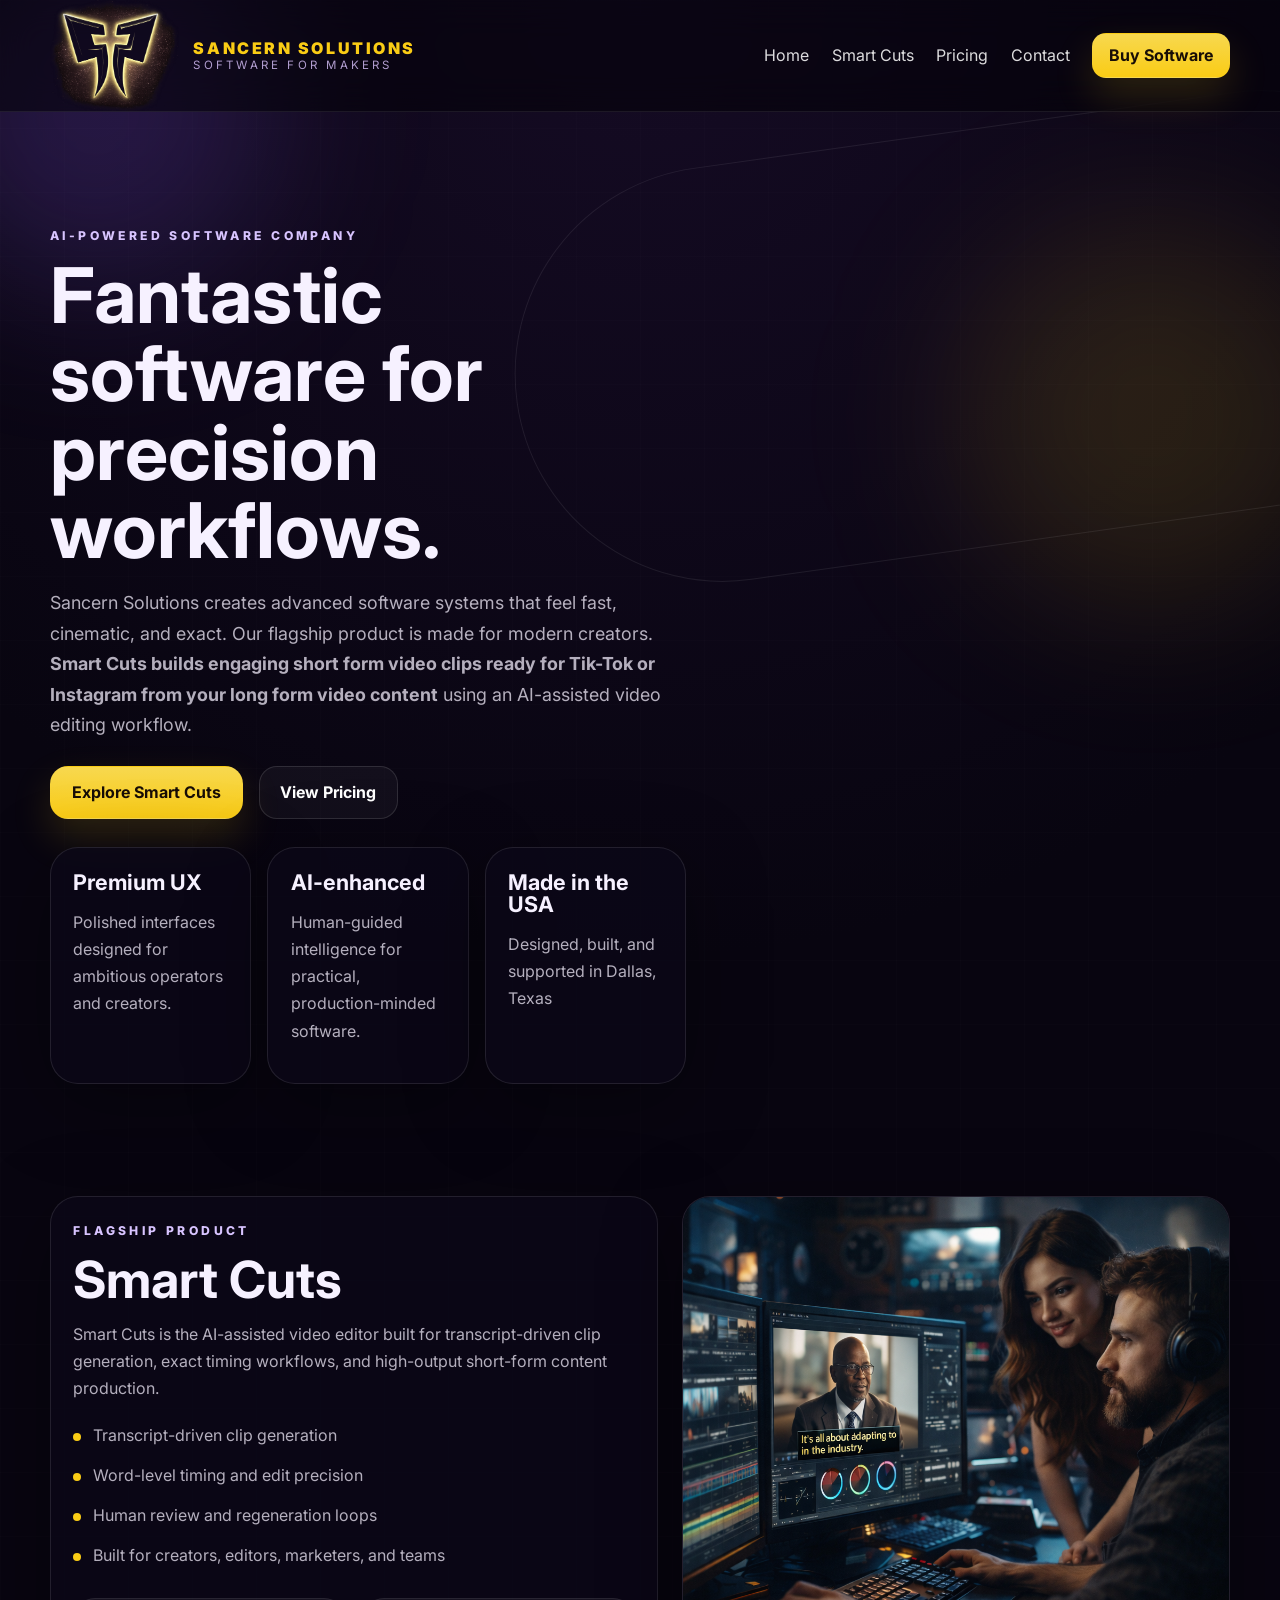
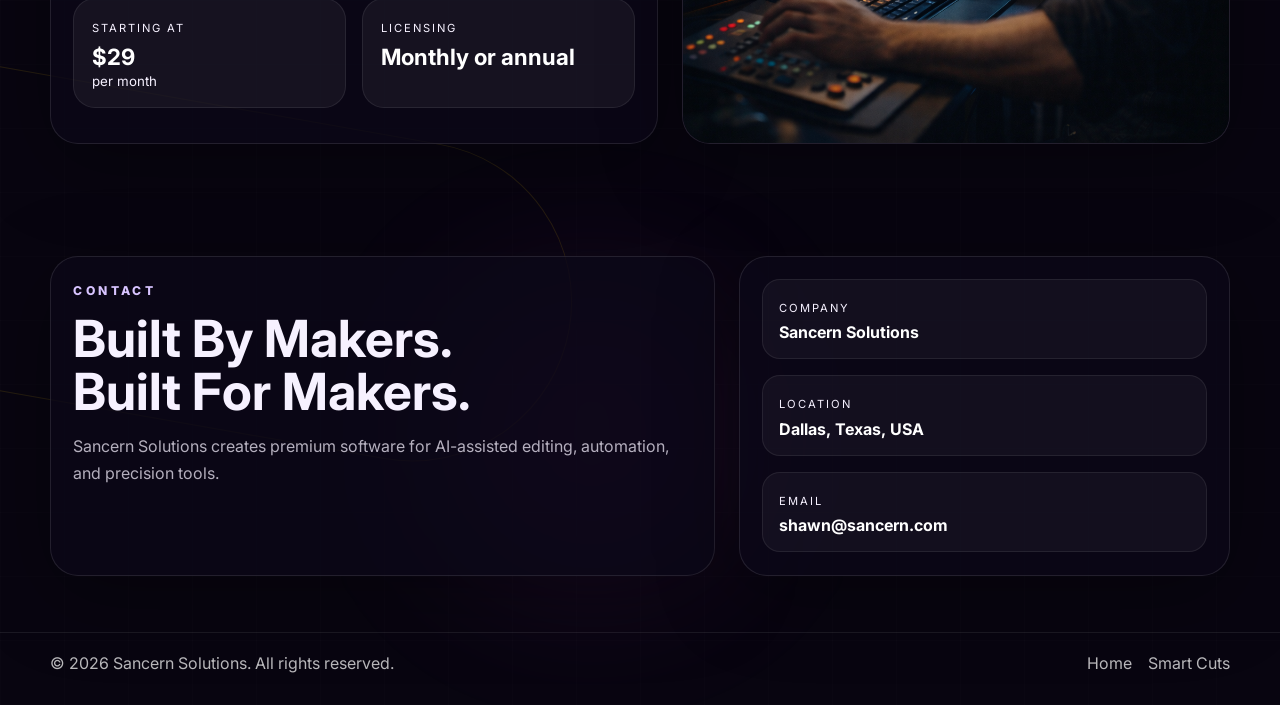
==== commit 5f6fa516: "Fixed links" ====
--- a/index.html
+++ b/index.html
@@ -18,7 +18,7 @@
   <meta name="twitter:description" content="Premium AI-powered software systems built in Dallas, Texas, USA." />
   <meta name="twitter:image" content="assets/og-cover.svg" />
   <link rel="canonical" href="https://sancern.com/" />
-  <link rel="icon" type="image/svg+xml" href="assets/favicon.svg" />
+  <link rel="icon" type="image/png" href="assets/favicon.png" />
   <link rel="manifest" href="site.webmanifest" />
   <link rel="preconnect" href="https://fonts.googleapis.com" />
   <link rel="preconnect" href="https://fonts.gstatic.com" crossorigin />
@@ -72,7 +72,7 @@
           <a href="smart-cuts.html">Smart Cuts</a>
           <a href="smart-cuts.html#pricing">Pricing</a>
           <a href="#contact">Contact</a>
-          <a href="smart-cuts.html#buy" class="button button-small button-gold">Buy Software</a>
+          <a href="smart-cuts.html#pricing" class="button button-small button-gold">Buy Software</a>
         </nav>
       </div>
     </header>
@@ -180,30 +180,27 @@
             <p>V2 includes a polished structure for search engines, social sharing, performance, and conversion flows with Lemon Squeezy button hooks.</p>
           </div>
           <div class="cta-actions">
-            <a href="smart-cuts.html#buy" class="button button-gold">Start Smart Cuts</a>
+            <a href="smart-cuts.html#pricing" class="button button-gold">Start Smart Cuts</a>
             <a href="#contact" class="button button-secondary">Contact Sancern</a>
           </div>
         </div>
       </section>
        <!-- END NOT DISPLAYING-->
 
-       <!-- NOT DISPLAYING-->
-      <section id="contact" class="section contact-section" style="display:none;">
+      <section id="contact" class="section contact-section">
         <div class="container contact-grid">
           <div class="content-card">
             <div class="eyebrow">Contact</div>
-            <h2>Built in Dallas. Ready for production.</h2>
+            <h2>Built By Makers.<br>Built For Makers.</h2>
             <p>Sancern Solutions creates premium software for AI-assisted editing, automation, and precision tools.</p>
           </div>
           <div class="content-card company-card">
             <div><span>Company</span><strong>Sancern Solutions</strong></div>
             <div><span>Location</span><strong>Dallas, Texas, USA</strong></div>
-            <div><span>Flagship product</span><strong>Smart Cuts</strong></div>
-            <div><span>Email</span><strong>shawn@sancern.com</strong></div>
-          </div>
-        </div>
-      </section>
-         <!-- END NOT DISPLAYING-->
+            <div><span>Email</span><strong><a href="mailto:shawn@sancern.com">shawn@sancern.com</a></strong></div>
+          </div>
+        </div>
+      </section>
     </main>
 
     <footer class="site-footer">
